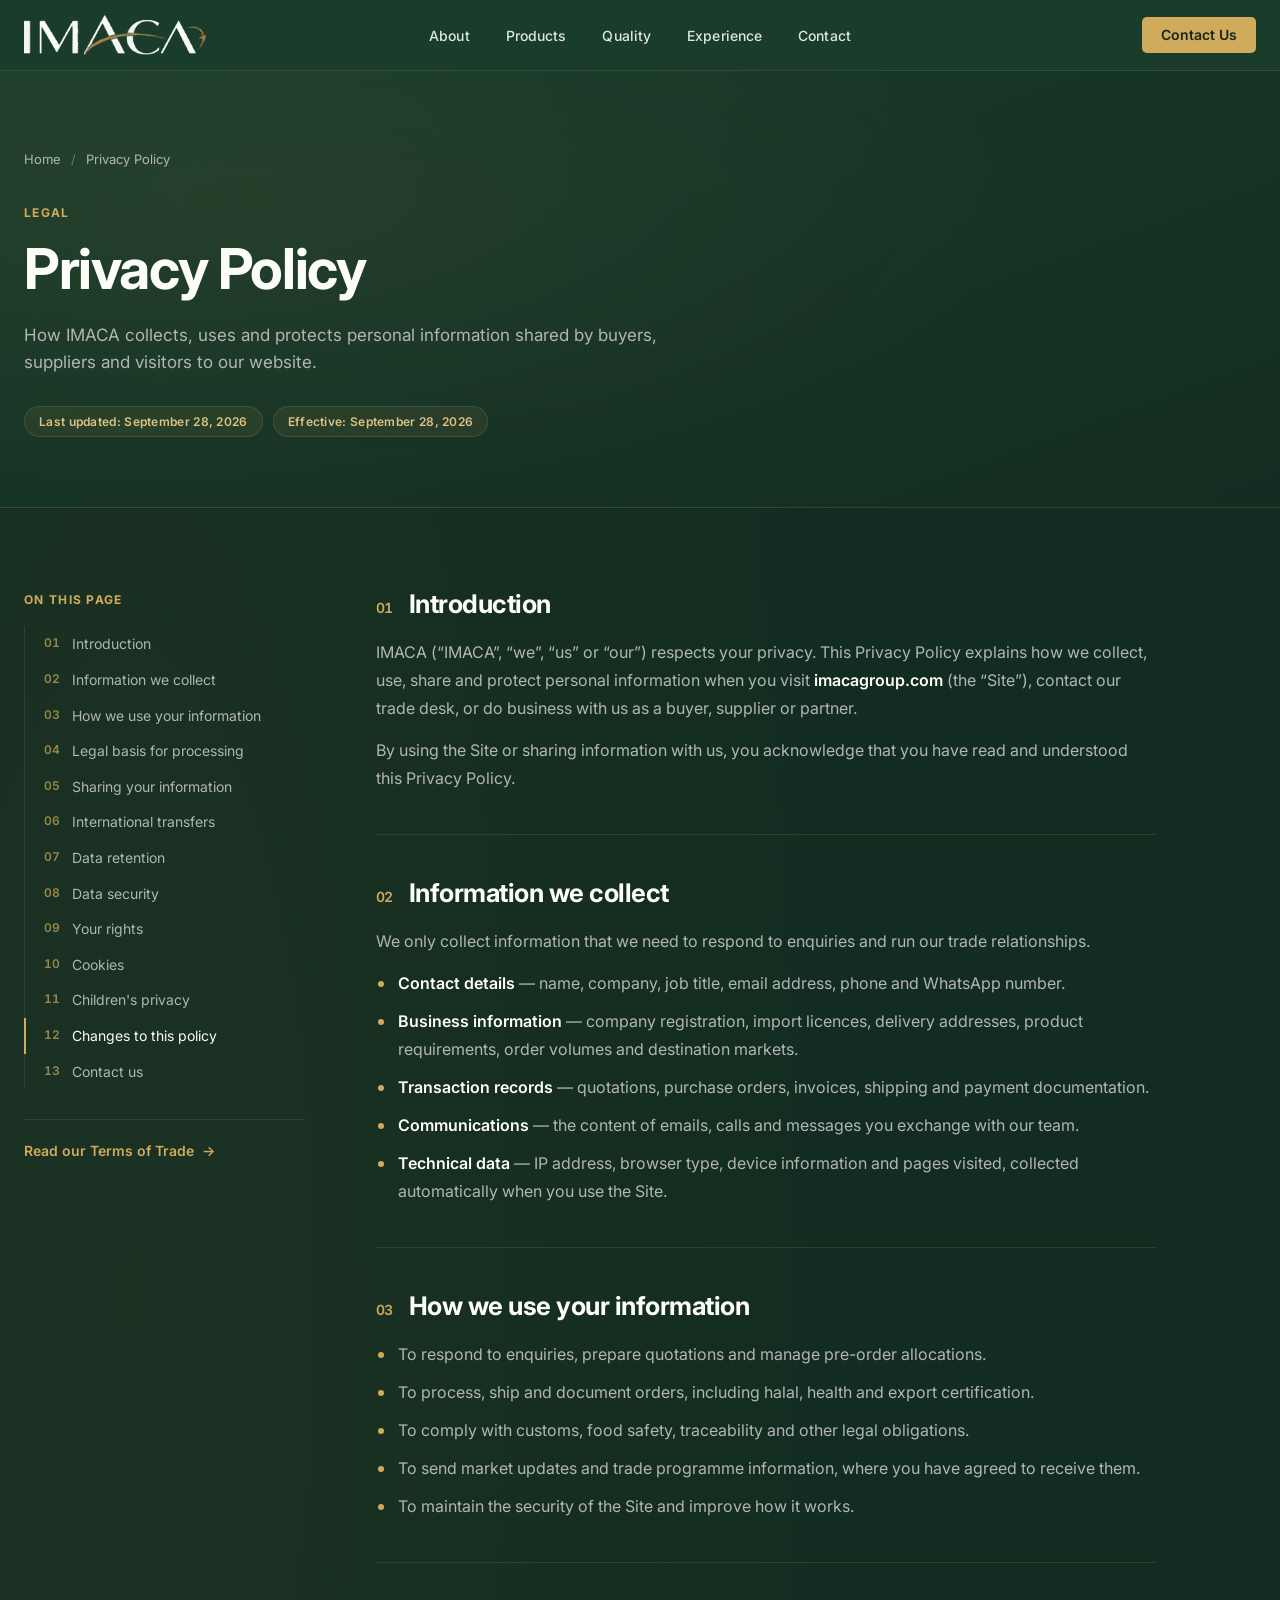
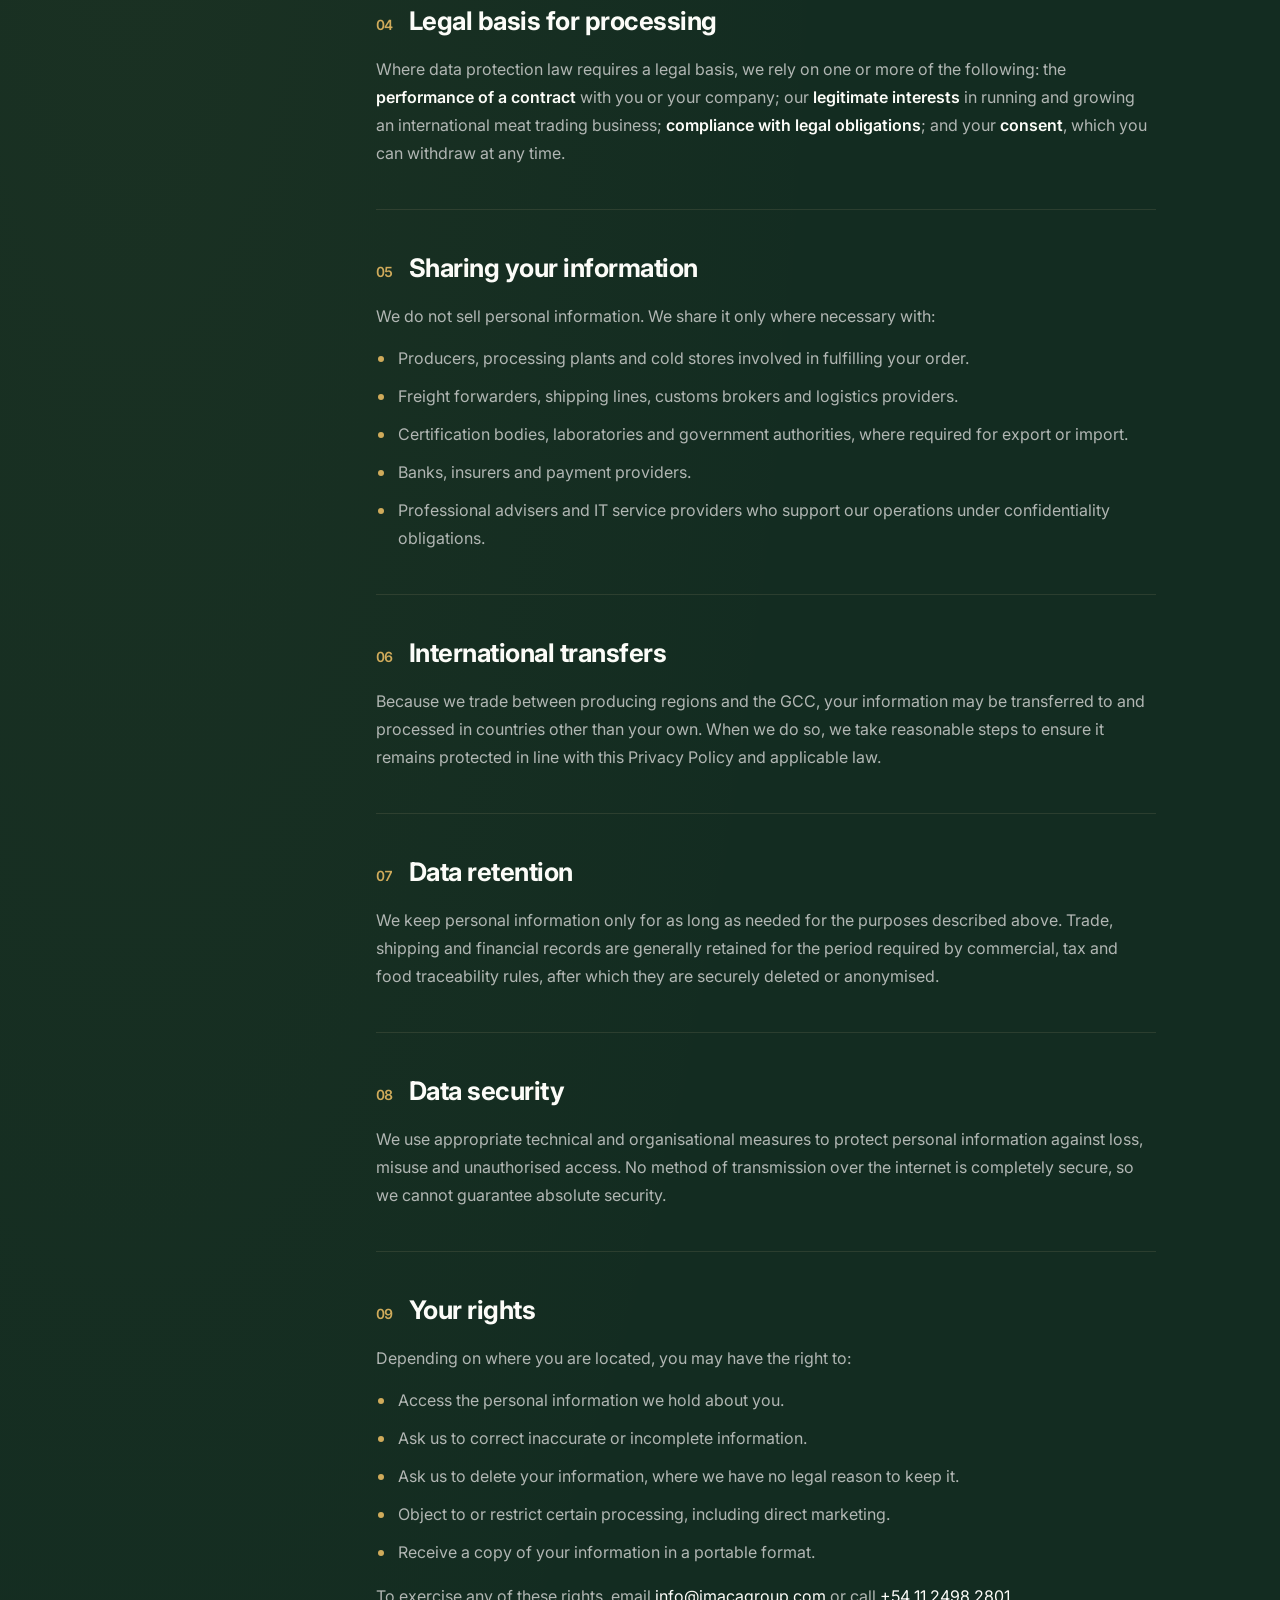
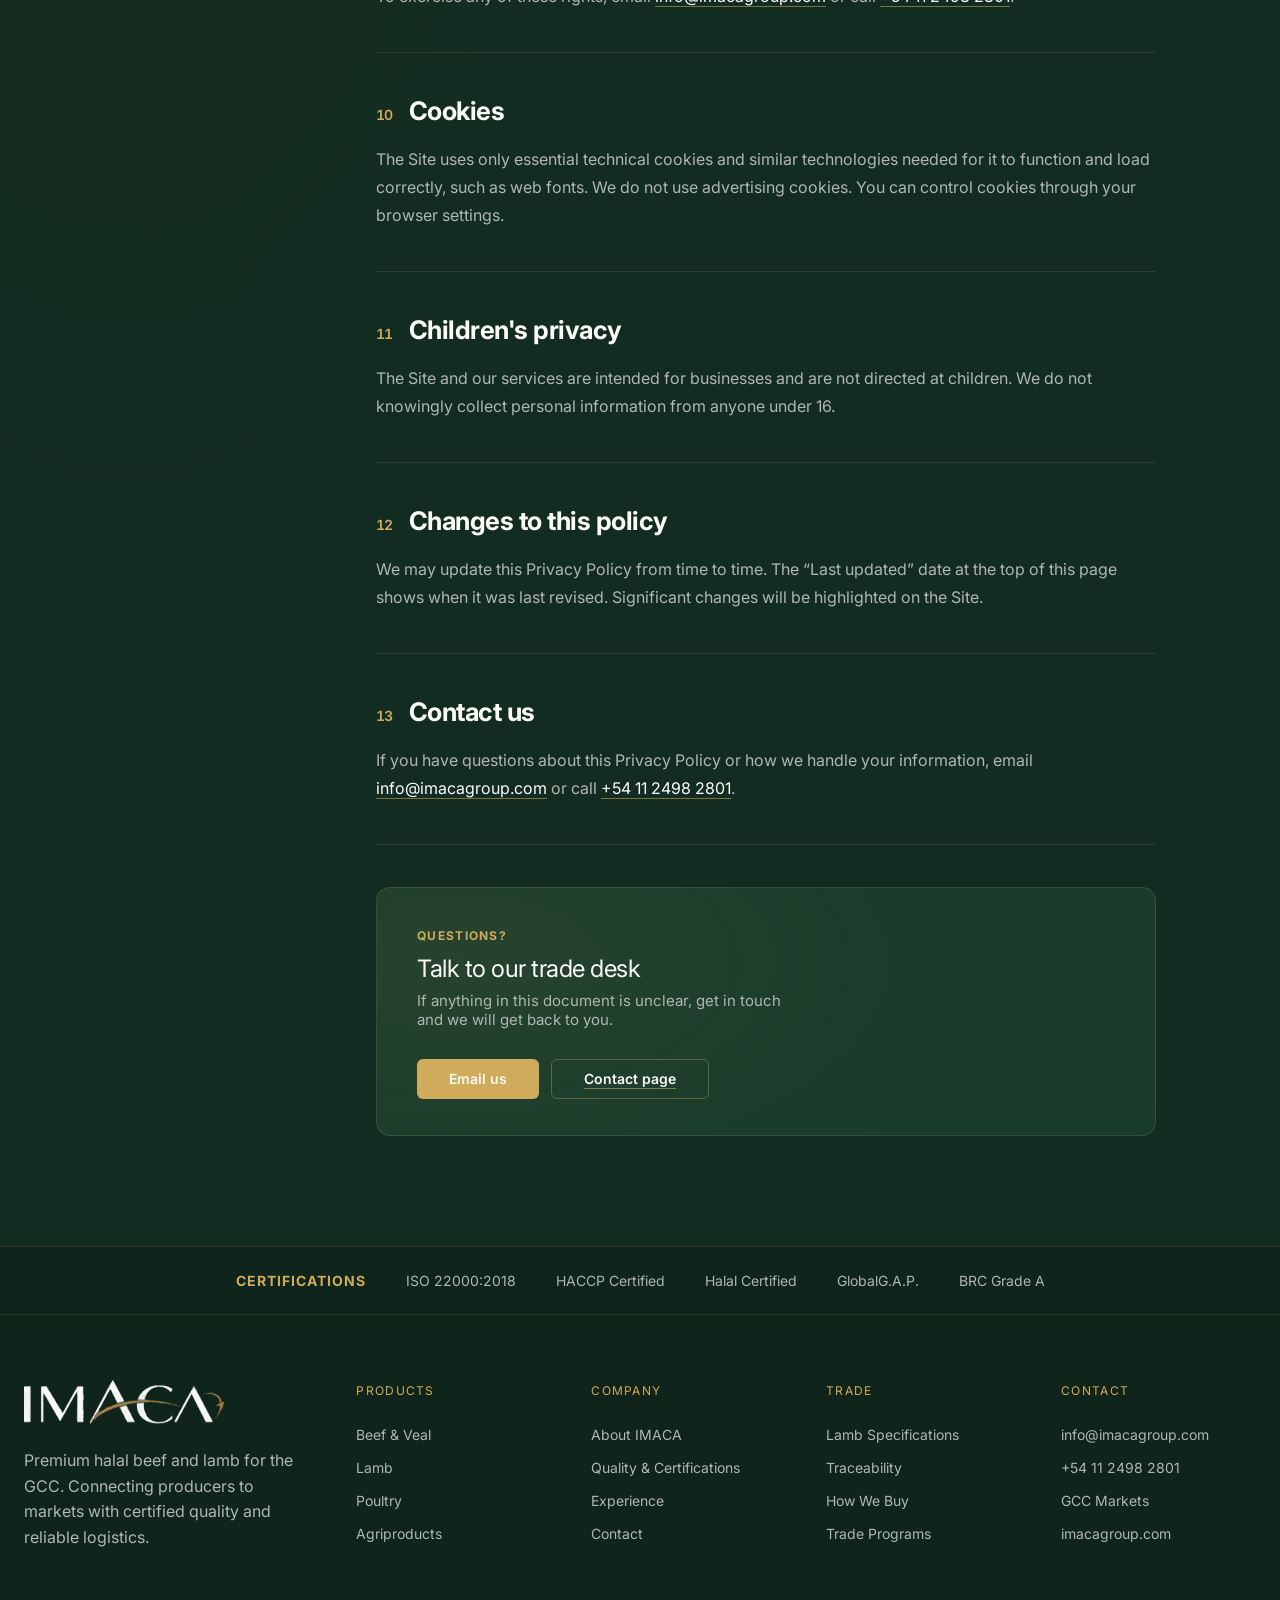
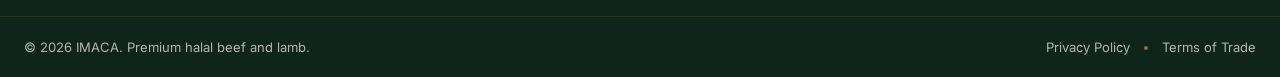
==== privacy.html @ 9a4f9ac6 "first commit" ====
<!doctype html>
<html lang="en">
<head>
  <meta charset="utf-8">
  <meta name="viewport" content="width=device-width, initial-scale=1">
  <title>Privacy Policy | IMACA</title>
  <meta name="description" content="How IMACA collects, uses and protects personal information shared by buyers, suppliers and visitors to our website.">
  <meta name="robots" content="index, follow">
  <link rel="icon" href="assets/favicon-32.png" type="image/png" sizes="32x32">
  <link rel="icon" href="assets/favicon-512.png" type="image/png" sizes="512x512">
  <link rel="apple-touch-icon" href="assets/apple-touch-icon.png">
  <link rel="preconnect" href="https://fonts.googleapis.com">
  <link rel="preconnect" href="https://fonts.gstatic.com" crossorigin>
  <link rel="stylesheet" href="https://fonts.googleapis.com/css2?family=Inter:wght@400;500;600;700;800&display=swap">
  <link rel="stylesheet" href="styles.css?v=7">
  <script src="script.js?v=7" defer></script>
</head>
<body>
<main id="top">
  <header class="site-header" id="site-header">
    <div class="header-inner">
      <a class="brand" href="index.html" aria-label="IMACA, back to top"><img class="brand-logo" src="assets/imaca-logo.png" alt="IMACA" width="1017" height="224"></a>
      <nav class="nav-links" id="nav-links" aria-label="Main navigation">
        <a href="index.html#about">About</a>
        <a href="index.html#products">Products</a>
        <a href="index.html#quality">Quality</a>
        <a href="index.html#experience">Experience</a>
        <a href="index.html#contact">Contact</a>
      </nav>
      <a class="btn btn-gold header-action" href="index.html#contact">Contact Us</a>
      <button type="button" class="btn btn-ghost btn-icon menu-button" id="menu-button" aria-label="Open menu" aria-expanded="false" aria-controls="nav-links">
        <svg class="icon-menu" viewBox="0 0 24 24" fill="none" stroke="currentColor" stroke-width="2" stroke-linecap="round" stroke-linejoin="round" aria-hidden="true"><line x1="4" x2="20" y1="12" y2="12"/><line x1="4" x2="20" y1="6" y2="6"/><line x1="4" x2="20" y1="18" y2="18"/></svg>
        <svg class="icon-close" viewBox="0 0 24 24" fill="none" stroke="currentColor" stroke-width="2" stroke-linecap="round" stroke-linejoin="round" aria-hidden="true"><path d="M18 6 6 18"/><path d="m6 6 12 12"/></svg>
      </button>
    </div>
  </header>
  <section class="legal-hero tone-gradient">
    <div class="wrap">
      <nav class="legal-crumbs" aria-label="Breadcrumb"><a href="index.html">Home</a><span aria-hidden="true">/</span><span>Privacy Policy</span></nav>
      <span class="eyebrow">Legal</span>
      <h1 class="section-title">Privacy Policy</h1>
      <p class="body-copy legal-lead">How IMACA collects, uses and protects personal information shared by buyers, suppliers and visitors to our website.</p>
      <div class="legal-meta"><span>Last updated: September 28, 2026</span><span>Effective: September 28, 2026</span></div>
    </div>
  </section>

  <section class="legal-band tone-base">
    <div class="wrap legal-layout">
      <aside class="legal-toc" aria-label="On this page">
        <span class="eyebrow">On this page</span>
        <ol>
          <li><a href="#introduction"><span>01</span>Introduction</a></li>
          <li><a href="#information-we-collect"><span>02</span>Information we collect</a></li>
          <li><a href="#how-we-use-your-information"><span>03</span>How we use your information</a></li>
          <li><a href="#legal-basis-for-processing"><span>04</span>Legal basis for processing</a></li>
          <li><a href="#sharing-your-information"><span>05</span>Sharing your information</a></li>
          <li><a href="#international-transfers"><span>06</span>International transfers</a></li>
          <li><a href="#data-retention"><span>07</span>Data retention</a></li>
          <li><a href="#data-security"><span>08</span>Data security</a></li>
          <li><a href="#your-rights"><span>09</span>Your rights</a></li>
          <li><a href="#cookies"><span>10</span>Cookies</a></li>
          <li><a href="#children-s-privacy"><span>11</span>Children&#x27;s privacy</a></li>
          <li><a href="#changes-to-this-policy"><span>12</span>Changes to this policy</a></li>
          <li><a href="#contact-us"><span>13</span>Contact us</a></li>
        </ol>
        <a class="legal-switch" href="terms.html">Read our Terms of Trade <span aria-hidden="true">&rarr;</span></a>
      </aside>
      <article class="legal-content">
        <section class="legal-section" id="introduction">
          <h2><span class="legal-num">01</span>Introduction</h2>
          <p>IMACA (&ldquo;IMACA&rdquo;, &ldquo;we&rdquo;, &ldquo;us&rdquo; or &ldquo;our&rdquo;) respects your privacy. This Privacy Policy explains how we collect, use, share and protect personal information when you visit <strong>imacagroup.com</strong> (the &ldquo;Site&rdquo;), contact our trade desk, or do business with us as a buyer, supplier or partner.</p>
          <p>By using the Site or sharing information with us, you acknowledge that you have read and understood this Privacy Policy.</p>
        </section>
        <section class="legal-section" id="information-we-collect">
          <h2><span class="legal-num">02</span>Information we collect</h2>
          <p>We only collect information that we need to respond to enquiries and run our trade relationships.</p>
          <ul>
            <li><strong>Contact details</strong> &mdash; name, company, job title, email address, phone and WhatsApp number.</li>
            <li><strong>Business information</strong> &mdash; company registration, import licences, delivery addresses, product requirements, order volumes and destination markets.</li>
            <li><strong>Transaction records</strong> &mdash; quotations, purchase orders, invoices, shipping and payment documentation.</li>
            <li><strong>Communications</strong> &mdash; the content of emails, calls and messages you exchange with our team.</li>
            <li><strong>Technical data</strong> &mdash; IP address, browser type, device information and pages visited, collected automatically when you use the Site.</li>
          </ul>
        </section>
        <section class="legal-section" id="how-we-use-your-information">
          <h2><span class="legal-num">03</span>How we use your information</h2>
          <ul>
            <li>To respond to enquiries, prepare quotations and manage pre-order allocations.</li>
            <li>To process, ship and document orders, including halal, health and export certification.</li>
            <li>To comply with customs, food safety, traceability and other legal obligations.</li>
            <li>To send market updates and trade programme information, where you have agreed to receive them.</li>
            <li>To maintain the security of the Site and improve how it works.</li>
          </ul>
        </section>
        <section class="legal-section" id="legal-basis-for-processing">
          <h2><span class="legal-num">04</span>Legal basis for processing</h2>
          <p>Where data protection law requires a legal basis, we rely on one or more of the following: the <strong>performance of a contract</strong> with you or your company; our <strong>legitimate interests</strong> in running and growing an international meat trading business; <strong>compliance with legal obligations</strong>; and your <strong>consent</strong>, which you can withdraw at any time.</p>
        </section>
        <section class="legal-section" id="sharing-your-information">
          <h2><span class="legal-num">05</span>Sharing your information</h2>
          <p>We do not sell personal information. We share it only where necessary with:</p>
          <ul>
            <li>Producers, processing plants and cold stores involved in fulfilling your order.</li>
            <li>Freight forwarders, shipping lines, customs brokers and logistics providers.</li>
            <li>Certification bodies, laboratories and government authorities, where required for export or import.</li>
            <li>Banks, insurers and payment providers.</li>
            <li>Professional advisers and IT service providers who support our operations under confidentiality obligations.</li>
          </ul>
        </section>
        <section class="legal-section" id="international-transfers">
          <h2><span class="legal-num">06</span>International transfers</h2>
          <p>Because we trade between producing regions and the GCC, your information may be transferred to and processed in countries other than your own. When we do so, we take reasonable steps to ensure it remains protected in line with this Privacy Policy and applicable law.</p>
        </section>
        <section class="legal-section" id="data-retention">
          <h2><span class="legal-num">07</span>Data retention</h2>
          <p>We keep personal information only for as long as needed for the purposes described above. Trade, shipping and financial records are generally retained for the period required by commercial, tax and food traceability rules, after which they are securely deleted or anonymised.</p>
        </section>
        <section class="legal-section" id="data-security">
          <h2><span class="legal-num">08</span>Data security</h2>
          <p>We use appropriate technical and organisational measures to protect personal information against loss, misuse and unauthorised access. No method of transmission over the internet is completely secure, so we cannot guarantee absolute security.</p>
        </section>
        <section class="legal-section" id="your-rights">
          <h2><span class="legal-num">09</span>Your rights</h2>
          <p>Depending on where you are located, you may have the right to:</p>
          <ul>
            <li>Access the personal information we hold about you.</li>
            <li>Ask us to correct inaccurate or incomplete information.</li>
            <li>Ask us to delete your information, where we have no legal reason to keep it.</li>
            <li>Object to or restrict certain processing, including direct marketing.</li>
            <li>Receive a copy of your information in a portable format.</li>
          </ul>
          <p>To exercise any of these rights, email <a href="mailto:info@imacagroup.com">info@imacagroup.com</a> or call <a href="tel:+541124982801">+54 11 2498 2801</a>.</p>
        </section>
        <section class="legal-section" id="cookies">
          <h2><span class="legal-num">10</span>Cookies</h2>
          <p>The Site uses only essential technical cookies and similar technologies needed for it to function and load correctly, such as web fonts. We do not use advertising cookies. You can control cookies through your browser settings.</p>
        </section>
        <section class="legal-section" id="children-s-privacy">
          <h2><span class="legal-num">11</span>Children&#x27;s privacy</h2>
          <p>The Site and our services are intended for businesses and are not directed at children. We do not knowingly collect personal information from anyone under 16.</p>
        </section>
        <section class="legal-section" id="changes-to-this-policy">
          <h2><span class="legal-num">12</span>Changes to this policy</h2>
          <p>We may update this Privacy Policy from time to time. The &ldquo;Last updated&rdquo; date at the top of this page shows when it was last revised. Significant changes will be highlighted on the Site.</p>
        </section>
        <section class="legal-section" id="contact-us">
          <h2><span class="legal-num">13</span>Contact us</h2>
          <p>If you have questions about this Privacy Policy or how we handle your information, email <a href="mailto:info@imacagroup.com">info@imacagroup.com</a> or call <a href="tel:+541124982801">+54 11 2498 2801</a>.</p>
        </section>
        <div class="legal-contact">
          <div>
            <span class="eyebrow">Questions?</span>
            <h3>Talk to our trade desk</h3>
            <p>If anything in this document is unclear, get in touch and we will get back to you.</p>
          </div>
          <div class="legal-contact-actions">
            <a class="btn btn-gold btn-lg" href="mailto:info@imacagroup.com">Email us</a>
            <a class="btn btn-gold-outline btn-lg" href="index.html#contact">Contact page</a>
          </div>
        </div>
      </article>
    </div>
  </section>

  <div class="cert-strip"><strong>Certifications</strong><span>ISO 22000:2018</span><span>HACCP Certified</span><span>Halal Certified</span><span>GlobalG.A.P.</span><span>BRC Grade A</span></div>

  <footer class="site-footer">
    <div class="wrap footer-main">
      <div class="footer-brand">
        <a class="brand" href="index.html" aria-label="IMACA, back to top"><img class="brand-logo" src="assets/imaca-logo.png" alt="IMACA" width="1017" height="224"></a>
        <p>Premium halal beef and lamb for the GCC. Connecting producers to markets with certified quality and reliable logistics.</p>
      </div>
      <div class="footer-links"><h4>Products</h4><a href="index.html#products">Beef &amp; Veal</a><a href="index.html#products">Lamb</a><a href="index.html#products">Poultry</a><a href="index.html#products">Agriproducts</a></div>
      <div class="footer-links"><h4>Company</h4><a href="index.html#about">About IMACA</a><a href="index.html#quality">Quality &amp; Certifications</a><a href="index.html#experience">Experience</a><a href="index.html#contact">Contact</a></div>
      <div class="footer-links"><h4>Trade</h4><a href="index.html#products">Lamb Specifications</a><a href="index.html#traceability">Traceability</a><a href="index.html#experience">How We Buy</a><a href="index.html#programs">Trade Programs</a></div>
      <div class="footer-links"><h4>Contact</h4><a href="mailto:info@imacagroup.com">info@imacagroup.com</a><a href="tel:+541124982801">+54 11 2498 2801</a><a href="index.html#about">GCC Markets</a><a href="index.html">imacagroup.com</a></div>
    </div>
    <div class="footer-bottom"><div class="wrap footer-bottom-inner"><span>© 2026 IMACA. Premium halal beef and lamb.</span><nav class="footer-legal" aria-label="Legal"><a href="privacy.html">Privacy Policy</a><a href="terms.html">Terms of Trade</a></nav></div></div>
  </footer>
</main>
</body>
</html>
---- styles.css ----
:root {
  --background: #132c21;
  --foreground: oklch(0.99 0.005 100);
  --primary: oklch(0.758 0.108 85);
  --primary-foreground: oklch(0.25 0.03 155);
  --secondary: oklch(0.225 0.035 157);
  --secondary-foreground: oklch(0.99 0.005 100);
  --muted: oklch(0.28 0.035 157);
  --muted-foreground: oklch(0.77 0.007 160);
  --accent: #234c38;
  --accent-foreground: oklch(0.99 0.005 100);
  --border: oklch(0.76 0.07 85 / 0.16);
  --input: oklch(0.76 0.07 85 / 0.25);
  --ring: oklch(0.758 0.108 85);
  --card: oklch(0.24 0.036 156);
  --card-foreground: oklch(0.99 0.005 100);
  --green-deep: #0f241a;
  --green-panel: #1a3c2b;
  --green-mid: #214a36;
  --gold-soft: oklch(0.82 0.085 88);
  --line: oklch(0.75 0.055 86 / 0.14);
  --hero-shade: rgb(26 60 43 / 0.8);
  --hero-shade-edge: rgb(26 60 43 / 0.62);
  --photo-shade: rgb(26 60 43 / 0.18);
  --header-height: 70px;
  --font-heading: "Inter", Arial, sans-serif;
  --glow-gold: rgb(201 168 76 / 0.045);
  --glow-gold-strong: rgb(201 168 76 / 0.065);
  --font-body: "Inter", Arial, sans-serif;
}

*, ::before, ::after { box-sizing: border-box; border: 0 solid; }
h1, h2, h3, h4, p, ul { margin: 0; }
h1, h2, h3, h4 { font-size: inherit; font-weight: inherit; }
a { color: inherit; text-decoration: inherit; }
img, svg { display: block; }
img { max-width: 100%; }
button { font: inherit; color: inherit; background: transparent; cursor: pointer; }

.btn { display: inline-flex; align-items: center; justify-content: center; gap: 8px; height: 36px; padding: 8px 16px; white-space: nowrap; border-radius: 5px; font-size: 14px; line-height: 20px; font-weight: 600; cursor: pointer; transition: background-color .15s, color .15s; }
.btn:focus-visible { outline: none; box-shadow: 0 0 0 1px var(--ring); }
.btn svg { width: 16px; height: 16px; flex-shrink: 0; pointer-events: none; }
.btn-lg { height: 40px; padding-inline: 32px; border-radius: 6px; }
.btn-icon { width: 36px; padding: 0; border-radius: 6px; font-weight: 500; }
.btn-gold { background: var(--primary); color: var(--primary-foreground); }
.btn-gold:hover { background: color-mix(in oklab, var(--primary) 90%, transparent); }
.btn-gold-outline { border: 1px solid color-mix(in oklab, var(--primary) 35%, transparent); color: var(--primary); }
.btn-gold-outline:hover { background: color-mix(in oklab, var(--primary) 10%, transparent); }
.btn-light-outline { border: 1px solid color-mix(in oklab, var(--foreground) 30%, transparent); color: var(--foreground); }
.btn-light-outline:hover { background: color-mix(in oklab, var(--foreground) 10%, transparent); }
.btn-ghost:hover { background: var(--accent); color: var(--accent-foreground); }
.menu-button .icon-close, .menu-button.is-open .icon-menu { display: none; }
.menu-button.is-open .icon-close { display: block; }
html { scroll-behavior: smooth; }
body { margin: 0; background: var(--background); color: var(--foreground); font-family: var(--font-body); -webkit-font-smoothing: antialiased; }
h1, h2, h3, h4, .section-title, .stat-number, .feature-number, .tier-price, .btn, .nav-links a { font-family: var(--font-heading); }
button, a { -webkit-tap-highlight-color: transparent; }
section[id], footer[id] { scroll-margin-top: var(--header-height); }
::selection { background: var(--primary); color: var(--primary-foreground); }

.wrap { width: min(100% - 48px, 1450px); margin-inline: auto; }
.eyebrow { color: var(--primary); font-size: 12px; letter-spacing: 1.3px; text-transform: uppercase; font-weight: 700; }
h1, h2, h3 { letter-spacing: -0.02em; }
.section-title { margin: 16px 0 0; font-size: clamp(30px, 3.2vw, 42px); line-height: 1.12; font-weight: 700; letter-spacing: -0.025em; }
.body-copy { color: var(--muted-foreground); font-size: 17px; line-height: 1.6; }
.section-band { padding-block: 118px; }
.tone-base { background: radial-gradient(ellipse 75% 85% at 10% 20%, var(--glow-gold), transparent 75%), var(--background); }
.tone-panel { background: radial-gradient(ellipse 80% 90% at 15% 25%, var(--glow-gold), transparent 75%), var(--green-panel); }
.tone-mid { background: var(--green-mid); }
.tone-gradient { background: radial-gradient(ellipse 80% 90% at 20% 30%, var(--glow-gold-strong), transparent 75%), linear-gradient(160deg, var(--green-panel), var(--background)); }

.site-header { position: sticky; top: 0; z-index: 50; background: var(--green-panel); border-bottom: 1px solid var(--line); transition: box-shadow .25s; }
.site-header.scrolled { box-shadow: 0 8px 24px rgb(0 0 0 / 0.25); }
.header-inner { width: min(100% - 48px, 1450px); margin-inline: auto; height: var(--header-height); display: grid; grid-template-columns: 1fr auto 1fr; align-items: center; gap: 30px; }
.brand { display: inline-flex; align-items: center; justify-self: start; }
.brand-logo { height: 40px; width: auto; max-width: none; }
.footer-brand .brand-logo { height: 44px; }
.nav-links { display: flex; align-items: center; justify-content: center; gap: 36px; }
.nav-links a, .footer-links a { color: var(--foreground); text-decoration: none; transition: color .2s; }
.nav-links a { font-size: 14px; font-weight: 500; letter-spacing: 0.1px; color: color-mix(in oklab, var(--foreground) 88%, transparent); }
.footer-links a:hover { color: var(--primary); }
.nav-links a { position: relative; padding-block: 6px; }
.nav-links a::after { content: ""; position: absolute; left: 0; right: 0; bottom: 0; height: 2px; border-radius: 2px; background: var(--primary); transform: scaleX(0.01); transform-origin: left center; opacity: 0; transition: transform .45s cubic-bezier(.65, 0, .35, 1), opacity .3s ease; }
.nav-links a:hover::after, .nav-links a:focus-visible::after { transform: scaleX(1); opacity: 1; }
.nav-links a:focus-visible { outline: none; }
.header-action { min-width: 114px; justify-self: end; }
.menu-button { display: none !important; justify-self: end; }

.hero { min-height: calc(min(100svh, 920px) - var(--header-height)); position: relative; isolation: isolate; overflow: hidden; display: flex; flex-direction: column; background: var(--green-deep); }
.hero-image { position: absolute; inset: 0; width: 100%; height: 100%; object-fit: cover; object-position: center 40%; z-index: -2; opacity: 0.9; animation: hero-zoom 14s ease-out both; }
.hero::before { content: ""; position: absolute; inset: 0; z-index: -1; background: linear-gradient(90deg, var(--hero-shade-edge), var(--hero-shade) 55%, var(--hero-shade-edge)); }
@keyframes hero-zoom { from { transform: scale(1.12); } to { transform: scale(1); } }
.hero-center { flex: 1; display: flex; flex-direction: column; align-items: center; justify-content: center; text-align: center; padding: 70px 24px 110px; }
.scroll-mouse { position: absolute; left: 50%; bottom: 28px; width: 24px; height: 38px; margin-left: -12px; border: 2px solid color-mix(in oklab, var(--foreground) 55%, transparent); border-radius: 14px; animation: mouse-bounce 2s ease-in-out infinite; }
.scroll-mouse::before { content: ""; position: absolute; left: 50%; top: 7px; width: 4px; height: 8px; margin-left: -2px; border-radius: 2px; background: var(--primary); animation: mouse-wheel 2s ease-in-out infinite; }
@keyframes mouse-bounce { 0%, 100% { transform: translateY(0); } 50% { transform: translateY(8px); } }
@keyframes mouse-wheel { 0% { opacity: 1; transform: translateY(0); } 70% { opacity: 0; transform: translateY(10px); } 100% { opacity: 0; transform: translateY(0); } }
.hero-pill { display: inline-block; padding: 8px 17px; color: var(--gold-soft); background: color-mix(in oklab, var(--primary) 15%, transparent); border: 1px solid var(--border); border-radius: 30px; font-size: 12px; font-weight: 700; letter-spacing: 1.2px; text-transform: uppercase; }
.hero h1 { max-width: 1000px; font-size: clamp(40px, 5.6vw, 76px); line-height: 1.08; margin: 34px 0 22px; font-weight: 700; letter-spacing: -0.03em; }
.gold-rule { width: 90px; height: 2px; background: var(--primary); margin: 0 auto; }
.hero-copy { font-size: 18px; line-height: 1.6; max-width: 640px; margin: 30px auto 40px; color: color-mix(in oklab, var(--foreground) 82%, transparent); }
.hero-actions { display: flex; justify-content: center; flex-wrap: wrap; gap: 16px; }
.hero-actions .btn-lg { height: 54px; padding-inline: 32px; font-size: 15px; }
.hero-badges { display: flex; justify-content: center; flex-wrap: wrap; gap: 14px 26px; margin-top: 54px; font-size: 12px; color: var(--muted-foreground); }
.hero-badges span { display: inline-flex; align-items: center; gap: 8px; }
.hero-badges span::before { content: ""; width: 5px; height: 5px; border-radius: 50%; background: var(--primary); }

.stats { background: radial-gradient(ellipse 70% 120% at 15% 50%, var(--glow-gold), transparent 75%), #122a1f; border-top: 1px solid var(--line); padding: 48px 0 52px; }
.stats-grid { display: grid; grid-template-columns: repeat(4, 1fr); text-align: center; gap: 16px; }
.stat-number { display: block; color: var(--primary); font-size: clamp(38px, 3.5vw, 54px); font-weight: 700; line-height: 1; }
.stat-label { display: block; margin-top: 8px; color: var(--muted-foreground); font-size: 12px; font-weight: 700; letter-spacing: 1.5px; text-transform: uppercase; }
.about-top { display: grid; grid-template-columns: 1fr 1fr; gap: 8%; }
.about-text p { margin: 0 0 20px; }
.focus-grid { display: grid; grid-template-columns: repeat(3, 1fr); margin-top: 58px; border-top: 1px solid var(--line); }
.focus-item { padding: 34px 28px 0; min-height: 150px; border-left: 1px solid var(--line); }
.focus-item:first-child { padding-left: 0; border-left: 0; }
.focus-item h3 { font-size: 24px; margin: 10px 0 8px; }
.focus-item p { color: var(--muted-foreground); margin: 0; font-size: 16px; line-height: 1.4; }
.split-grid { display: grid; grid-template-columns: 1fr 1fr; gap: 7.5%; }
.split-intro .body-copy { max-width: 760px; margin-top: 24px; }
.detail-list { border-top: 1px solid var(--line); }
.detail-row { display: grid; grid-template-columns: 27% 1fr; gap: 20px; padding: 22px 0; border-bottom: 1px solid var(--line); }
.detail-row strong { font-size: 16px; font-weight: 600; line-height: 1.5; }
.detail-row p { font-size: 15px; line-height: 1.65; color: var(--muted-foreground); margin: 0; }
.specs-band { padding: 90px 0 95px; }
.specs-lead { max-width: 670px; margin: 22px 0 38px; font-size: 16px; }
.spec-table { border-radius: 12px; overflow: hidden; background: var(--green-panel); border: 1px solid var(--line); }
.spec-table-head, .spec-table-row { display: grid; grid-template-columns: 220px 1fr; gap: 20px; padding: 18px 24px; align-items: start; }
.spec-table-head { border-bottom: 1px solid var(--line); color: var(--primary); font-size: 11px; font-weight: 700; letter-spacing: 1.4px; text-transform: uppercase; }
.spec-table-row { font-size: 14px; border-top: 1px solid rgb(255 255 255 / 0.03); }
.spec-table-row strong { font-weight: 600; }
.trace-lead { margin: 22px 0 50px; font-size: 16px; }
.label-grid { display: grid; grid-template-columns: 1fr 1fr; column-gap: 48px; border-top: 1px solid var(--line); }
.label-grid p { margin: 0; padding: 17px 0; border-bottom: 1px solid var(--line); font-size: 14px; line-height: 1.5; color: var(--muted-foreground); }
.label-grid strong { color: var(--foreground); font-weight: 600; }
.spec-table-row:nth-child(even) { background: color-mix(in oklab, var(--green-panel) 80%, var(--green-mid)); }
.spec-table-row strong { font-weight: 700; }
.spec-table-row span { color: var(--muted-foreground); }
.spec-notes { margin-top: 42px; }
.spec-notes .detail-row { grid-template-columns: 185px 1fr; }
.feature-heading { text-align: center; margin-bottom: 55px; }
.feature-heading .section-title { margin-top: 14px; }
.feature-stack { width: min(100% - 48px, 1160px); margin: auto; display: grid; gap: 18px; }
.feature-row { display: grid; grid-template-columns: 1fr 1fr; min-height: 405px; background: var(--green-panel); overflow: hidden; border-radius: 12px; }
.feature-row.reverse .feature-media { order: 2; }
.feature-media { position: relative; overflow: hidden; aspect-ratio: 3 / 2; min-height: 100%; background: var(--green-deep); }
.feature-media::after { content: ""; position: absolute; inset: 0; background: var(--photo-shade); pointer-events: none; transition: background-color .6s; }
.feature-photo { position: absolute; inset: 0; width: 100%; height: 100%; object-fit: cover; opacity: 0.92; transition: transform 1.2s cubic-bezier(.2,.7,.2,1), opacity .6s; }
.feature-row:hover .feature-photo { transform: scale(1.06); opacity: 1; }
.feature-row:hover .feature-media::after { background: transparent; }
.feature-content { display: flex; flex-direction: column; justify-content: center; padding: 46px 50px; }
.feature-number { font-size: 46px; font-weight: 700; color: var(--primary); line-height: 1; }
.feature-label { margin: 8px 0 24px; color: var(--muted-foreground); font-size: 11px; font-weight: 700; letter-spacing: 1.4px; text-transform: uppercase; }
.feature-content h3 { font-size: 27px; line-height: 1.2; margin: 0 0 16px; }
.feature-content p { color: var(--muted-foreground); font-size: 16px; line-height: 1.55; margin: 0; }
.feature-foot { color: var(--primary); margin-top: 25px; font-size: 14px; }
.feature-foot::before { content: ""; display: inline-block; vertical-align: middle; width: 27px; height: 1px; background: var(--primary); margin-right: 10px; }
.programs { text-align: center; }
.programs .section-title { margin-top: 20px; }
.programs-subtitle { margin: 25px auto 65px; max-width: 570px; }
.tier-grid { width: min(100%, 1070px); margin: auto; display: grid; grid-template-columns: repeat(3, 1fr); gap: 25px; align-items: stretch; text-align: left; }
.tier { min-height: 480px; border: 1px solid var(--line); border-radius: 14px; padding: 33px 32px 31px; display: flex; flex-direction: column; background: linear-gradient(180deg, color-mix(in oklab, var(--green-deep) 70%, transparent), color-mix(in oklab, var(--green-panel) 60%, transparent)); }
.tier-featured { background: linear-gradient(180deg, var(--green-mid), color-mix(in oklab, var(--green-mid) 70%, var(--green-panel))); border-color: var(--primary); padding-top: 0; overflow: hidden; box-shadow: 0 0 0 1px color-mix(in oklab, var(--primary) 30%, transparent), 0 20px 60px -10px rgb(201 168 76 / 0.28); transform: translateY(-8px); }
.tier-ribbon { background: var(--primary); color: var(--primary-foreground); margin: 0 -32px 31px; padding: 9px; text-align: center; text-transform: uppercase; letter-spacing: 1px; font-weight: 700; font-size: 12px; }
.tier h3 { margin: 0 0 30px; font-size: 20px; }
.tier-price { font-size: 24px; font-weight: 700; margin-bottom: 4px; }
.tier-featured .tier-price { color: var(--primary); }
.tier-caption { font-size: 14px; color: var(--muted-foreground); margin: 0 0 20px; }
.tier ul { list-style: none; padding: 20px 0 0; margin: 0 0 25px; border-top: 1px solid var(--line); display: grid; gap: 15px; }
.tier li { color: color-mix(in oklab, var(--foreground) 85%, transparent); font-size: 15px; line-height: 1.45; display: flex; gap: 12px; align-items: flex-start; }
.tier li::before { content: "✓"; flex: 0 0 18px; height: 18px; margin-top: 1px; border-radius: 50%; display: grid; place-items: center; background: color-mix(in oklab, var(--primary) 22%, transparent); color: var(--primary); font-size: 10px; font-weight: 800; line-height: 1; }
.tier .tier-button { margin-top: auto; width: 100%; }
.contact-band { border-top: 1px solid var(--border); padding: 115px 0; background: radial-gradient(ellipse 80% 95% at 25% 40%, rgb(201 168 76 / 0.08), transparent 75%), radial-gradient(ellipse 60% 80% at 75% 45%, rgb(201 168 76 / 0.03), transparent 75%), linear-gradient(160deg, var(--green-panel), var(--green-deep)); }
.contact-grid { display: grid; grid-template-columns: 1fr 1fr; gap: 7%; }
.contact-grid .section-title { margin-bottom: 30px; }
.contact-detail { margin-bottom: 30px; }
.contact-detail span { display: block; text-transform: uppercase; color: var(--muted-foreground); letter-spacing: 1.4px; font-size: 12px; font-weight: 700; margin-bottom: 12px; }
.contact-detail a { color: var(--foreground); font-size: clamp(24px, 2.6vw, 34px); font-weight: 700; letter-spacing: -0.02em; text-decoration: underline; text-decoration-thickness: 1px; text-decoration-color: color-mix(in oklab, var(--primary) 45%, transparent); text-underline-offset: 7px; overflow-wrap: anywhere; transition: text-decoration-color .3s; }
.contact-detail a:hover { text-decoration-color: var(--primary); }
.cert-strip { display: flex; align-items: center; justify-content: center; gap: 40px; padding: 25px 24px; border-block: 1px solid var(--border); color: var(--muted-foreground); font-size: 14px; flex-wrap: wrap; }
.cert-strip strong { color: var(--primary); letter-spacing: 1px; text-transform: uppercase; }
.site-footer { background: var(--background); }
.footer-main { display: grid; grid-template-columns: 1.5fr repeat(4, 1fr); gap: 40px; padding-block: 65px; }
.footer-brand p { max-width: 270px; color: var(--muted-foreground); line-height: 1.6; margin-top: 20px; }
.footer-links { display: flex; flex-direction: column; align-items: flex-start; gap: 16px; }
.footer-links h4 { margin: 3px 0 12px; color: var(--primary); text-transform: uppercase; font-size: 12px; letter-spacing: 1.3px; }
.footer-links a { color: var(--muted-foreground); font-size: 14px; }
.footer-bottom { border-top: 1px solid var(--line); color: var(--muted-foreground); font-size: 13px; padding: 22px 0; }
.footer-bottom-inner { display: flex; justify-content: space-between; align-items: center; flex-wrap: wrap; gap: 12px 24px; }
.footer-legal { display: flex; align-items: center; gap: 14px; }
.footer-legal a + a::before { content: ""; display: inline-block; width: 4px; height: 4px; margin-right: 14px; vertical-align: middle; border-radius: 50%; background: color-mix(in oklab, var(--primary) 60%, transparent); }
.footer-legal a { color: var(--muted-foreground); transition: color .2s; }
.footer-legal a:hover { color: var(--primary); }
.contact-legal { margin: 8px 0 0; padding-top: 22px; border-top: 1px solid var(--line); max-width: 460px; color: var(--muted-foreground); font-size: 14px; line-height: 1.6; }
.contact-legal a, .legal-content a { color: var(--foreground); text-decoration: underline; text-decoration-thickness: 1px; text-decoration-color: color-mix(in oklab, var(--primary) 55%, transparent); text-underline-offset: 4px; transition: color .2s, text-decoration-color .2s; }
.contact-legal a:hover, .legal-content a:hover { color: var(--primary); text-decoration-color: var(--primary); }

.legal-hero { padding: 80px 0 70px; border-bottom: 1px solid var(--line); }
.legal-crumbs { display: flex; gap: 10px; margin-bottom: 34px; color: var(--muted-foreground); font-size: 13px; }
.legal-crumbs a { transition: color .2s; }
.legal-crumbs a:hover { color: var(--primary); }
.legal-crumbs span[aria-hidden] { opacity: .5; }
.legal-hero .section-title { font-size: clamp(36px, 4.4vw, 58px); }
.legal-lead { max-width: 680px; margin-top: 22px; }
.legal-meta { display: flex; flex-wrap: wrap; gap: 10px; margin-top: 30px; }
.legal-meta span { padding: 7px 14px; border: 1px solid var(--border); border-radius: 30px; background: color-mix(in oklab, var(--primary) 8%, transparent); color: var(--gold-soft); font-size: 12px; font-weight: 600; letter-spacing: .3px; }
.legal-band { padding: 80px 0 110px; }
.legal-layout { display: grid; grid-template-columns: 280px 1fr; gap: 72px; align-items: start; }
.legal-toc { position: sticky; top: calc(var(--header-height) + 32px); }
.legal-toc ol { list-style: none; margin: 18px 0 0; padding: 0; border-left: 1px solid var(--line); }
.legal-toc li a { display: flex; gap: 12px; padding: 8px 0 8px 18px; margin-left: -1px; border-left: 2px solid transparent; color: var(--muted-foreground); font-size: 14px; line-height: 1.4; transition: color .2s, border-color .3s; }
.legal-toc li a span { color: color-mix(in oklab, var(--primary) 70%, transparent); font-size: 12px; font-weight: 600; font-variant-numeric: tabular-nums; padding-top: 1px; }
.legal-toc li a:hover, .legal-toc li a.active { color: var(--foreground); border-left-color: var(--primary); }
.legal-switch { display: inline-flex; gap: 8px; margin-top: 30px; padding-top: 22px; border-top: 1px solid var(--line); width: 100%; color: var(--primary); font-size: 14px; font-weight: 600; }
.legal-switch span { transition: transform .3s; }
.legal-switch:hover span { transform: translateX(4px); }
.legal-content { max-width: 780px; }
.legal-section { padding: 0 0 42px; margin-bottom: 42px; border-bottom: 1px solid var(--line); scroll-margin-top: calc(var(--header-height) + 24px); }
.legal-section h2 { display: flex; align-items: baseline; gap: 16px; margin: 0 0 18px; font-size: clamp(22px, 2vw, 27px); font-weight: 700; line-height: 1.25; }
.legal-num { color: var(--primary); font-size: 14px; font-weight: 600; font-variant-numeric: tabular-nums; }
.legal-section p, .legal-section li { color: var(--muted-foreground); font-size: 16px; line-height: 1.75; }
.legal-section p { margin: 0 0 14px; }
.legal-section p:last-child { margin-bottom: 0; }
.legal-section strong { color: var(--foreground); font-weight: 600; }
.legal-section ul { list-style: none; margin: 4px 0 16px; padding: 0; display: grid; gap: 10px; }
.legal-section ul:last-child { margin-bottom: 0; }
.legal-section li { position: relative; padding-left: 22px; }
.legal-section li::before { content: ""; position: absolute; left: 2px; top: .72em; width: 6px; height: 6px; border-radius: 50%; background: var(--primary); }
.legal-contact { display: flex; justify-content: space-between; align-items: center; gap: 30px; flex-wrap: wrap; padding: 36px 40px; border: 1px solid var(--border); border-radius: 14px; background: radial-gradient(ellipse 80% 120% at 10% 30%, var(--glow-gold-strong), transparent 75%), var(--green-panel); }
.legal-contact h3 { margin: 10px 0 8px; font-size: 24px; }
.legal-contact p { margin: 0; color: var(--muted-foreground); font-size: 15px; max-width: 380px; }
.legal-contact-actions { display: flex; gap: 12px; flex-wrap: wrap; }
.site-footer { background: var(--green-deep); }
.cert-strip { background: var(--green-deep); }

@media (max-width: 1024px) {
  .section-band { padding-block: 90px; }
  .stats-grid { grid-template-columns: repeat(2, 1fr); row-gap: 40px; }
  .about-top, .split-grid, .contact-grid { grid-template-columns: 1fr; gap: 40px; }
  .detail-row { grid-template-columns: 22% 1fr; }
  .feature-row, .feature-row.reverse { grid-template-columns: 1fr; min-height: 0; }
  .feature-row.reverse .feature-media { order: 0; }
  .feature-media { aspect-ratio: 15 / 4; min-height: 0; }
  .feature-content { padding: 40px 42px 44px; }
  .legal-layout { grid-template-columns: 1fr; gap: 40px; }
  .legal-toc { position: static; }
  .legal-toc ol { columns: 2; column-gap: 30px; }
  .legal-toc li { break-inside: avoid; }
}

@media (max-width: 800px) {
  .wrap, .header-inner, .feature-stack { width: min(100% - 36px, 1450px); }
  .header-inner { grid-template-columns: 1fr auto; }
  .brand-logo { height: 34px; }
  .header-action { display: none !important; }
  .menu-button { display: inline-flex !important; }
  .nav-links { display: none; position: absolute; top: var(--header-height); left: 0; right: 0; margin: 0; background: var(--green-panel); padding: 22px 24px; flex-direction: column; align-items: stretch; z-index: 10; gap: 0; border-bottom: 1px solid var(--border); }
  .nav-links.open { display: flex; }
  .nav-links a { padding: 13px 0; font-size: 16px; align-self: flex-start; }
  .nav-links a::after { bottom: 8px; }
  .hero { min-height: 700px; }
  .hero-image { object-position: 30% center; }
  .hero-center { padding: 65px 20px 80px; }
  .hero h1 { font-size: clamp(40px, 8vw, 60px); }
  .hero-copy { font-size: 16px; }
  .hero-badges { gap: 9px 15px; margin-top: 42px; }
  .section-band { padding-block: 75px; }
  .about-top, .split-grid, .contact-grid { grid-template-columns: 1fr; gap: 38px; }
  .focus-grid { margin-top: 35px; }
  .focus-item { padding: 25px 14px 0; }
  .focus-item h3 { font-size: 18px; }
  .focus-item p { font-size: 14px; }
  .split-intro .body-copy { margin-top: 22px; }
  .tier-grid { gap: 12px; }
  .tier { padding: 25px 18px; }
  .tier-featured { padding-top: 0; }
  .tier-ribbon { margin-inline: -18px; }
  .footer-main { grid-template-columns: repeat(2, 1fr); }
  .footer-brand { grid-column: 1 / -1; }
}
@media (max-width: 600px) {
  .hero { min-height: calc(min(860px, 100svh) - var(--header-height)); }
  .hero h1 { font-size: 38px; }
  .hero-center { padding-top: 50px; padding-bottom: 90px; }
  .hero-badges { font-size: 11px; }
  .stats-grid { grid-template-columns: repeat(2, 1fr); row-gap: 28px; }
  .stat-number { font-size: 37px; }
  .stat-label { font-size: 10px; }
  .body-copy, .detail-row p { font-size: 16px; }
  .focus-grid { grid-template-columns: 1fr; }
  .focus-item { border-left: 0; border-bottom: 1px solid var(--line); padding: 20px 0; min-height: 0; }
  .focus-item:first-child { padding: 20px 0; }
  .detail-row { grid-template-columns: 1fr; gap: 8px; }
  .detail-row strong { font-size: 16px; }
  .spec-table-head, .spec-table-row { grid-template-columns: 105px 1fr; padding: 14px 12px; gap: 8px; font-size: 13px; }
  .spec-notes .detail-row { grid-template-columns: 1fr; }
  .feature-row, .feature-row.reverse { grid-template-columns: 1fr; }
  .feature-row.reverse .feature-media { order: 0; }
  .feature-media { aspect-ratio: 16 / 10; }
  .feature-content { padding: 33px 28px; }
  .label-grid { grid-template-columns: 1fr; }
  .legal-hero { padding: 50px 0 50px; }
  .legal-band { padding: 50px 0 80px; }
  .legal-toc ol { columns: 1; }
  .legal-contact { padding: 28px 24px; }
  .tier-featured { transform: none; }
  .footer-bottom-inner { flex-direction: column; align-items: flex-start; }
  .feature-number { font-size: 38px; }
  .tier-grid { grid-template-columns: 1fr; gap: 18px; max-width: 400px; }
  .tier { min-height: 0; padding: 28px; }
  .tier-featured { padding-top: 0; }
  .tier-ribbon { margin-inline: -28px; }
  .tier h3 { margin-bottom: 22px; }
  .tier ul { margin-bottom: 35px; }
  .contact-band { padding-block: 75px; }
  .cert-strip { gap: 15px 25px; }
  .footer-main { gap: 35px 20px; }
}
@media (prefers-reduced-motion: reduce) {
  html { scroll-behavior: auto; }
  .hero-image, .scroll-mouse, .scroll-mouse::before { animation: none; }
  .feature-photo, .nav-links a::after { transition: none; }
  .feature-row:hover .feature-photo { transform: none; }
}
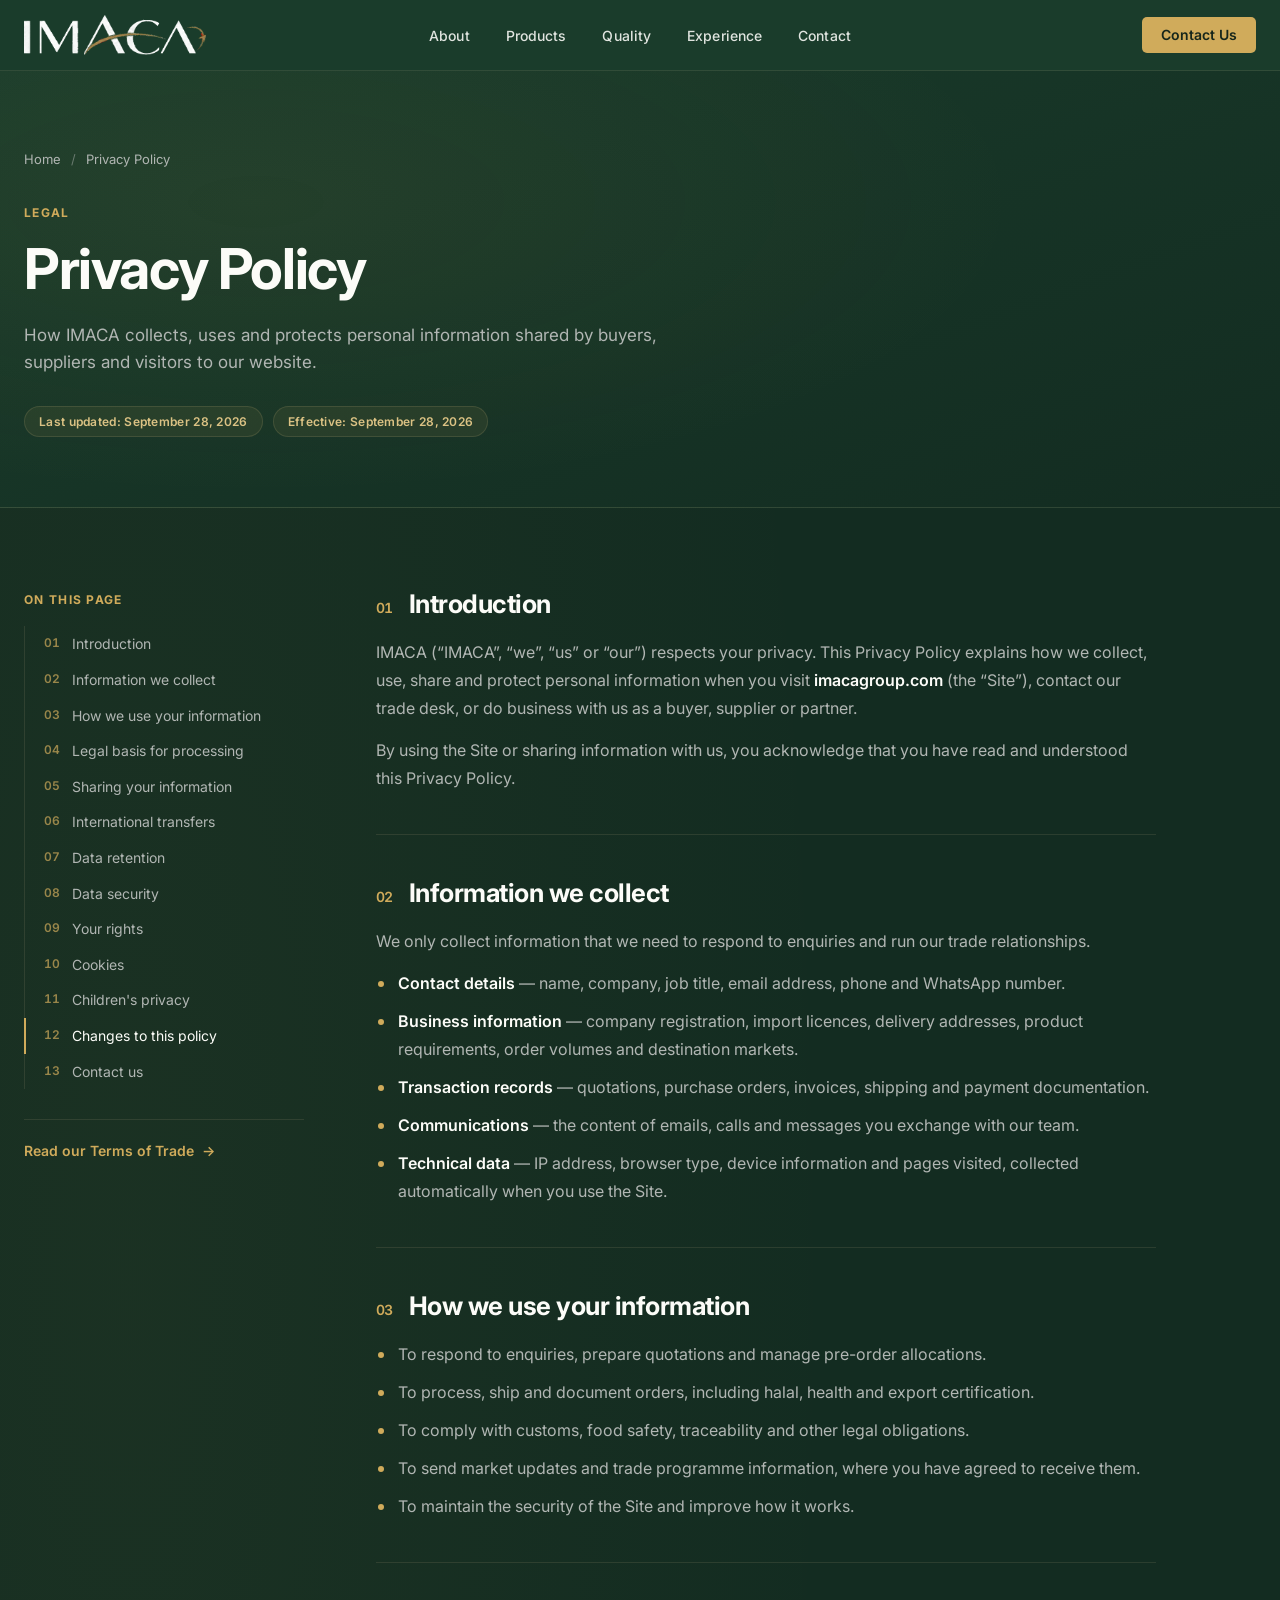
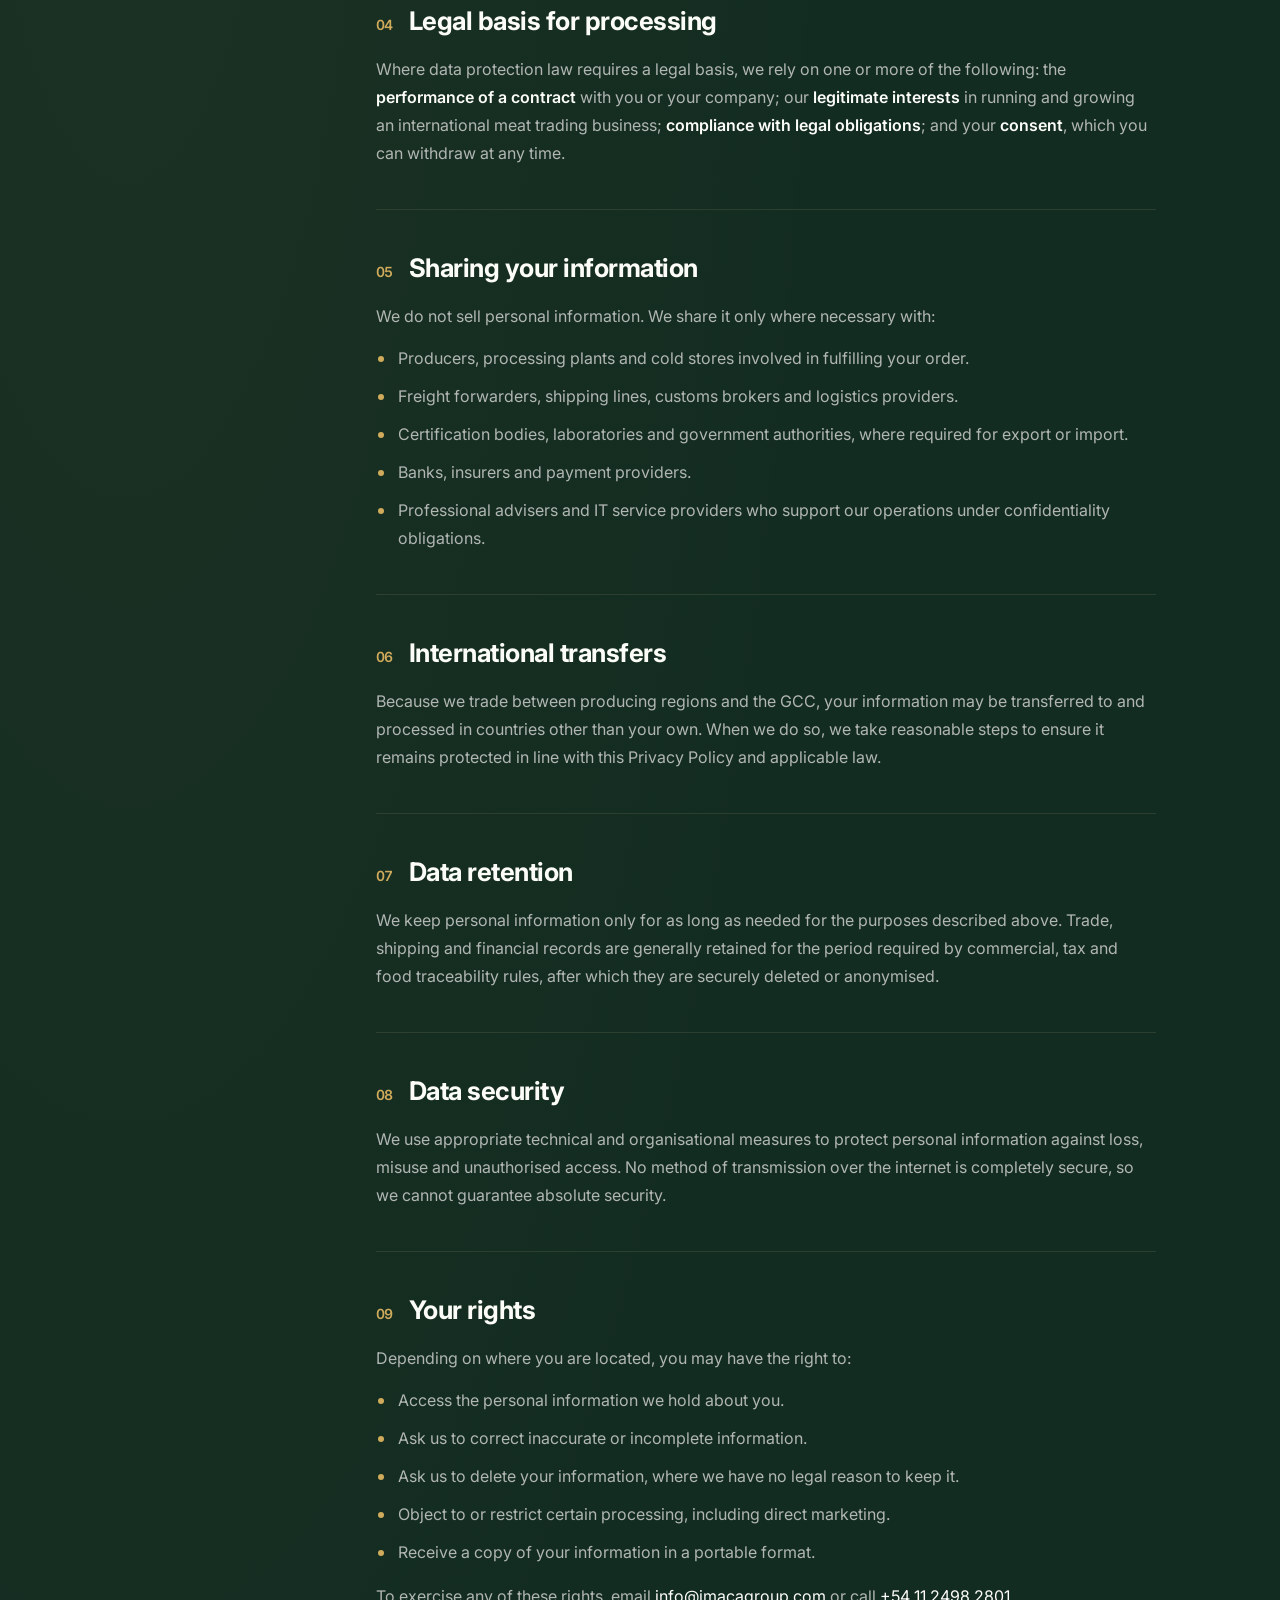
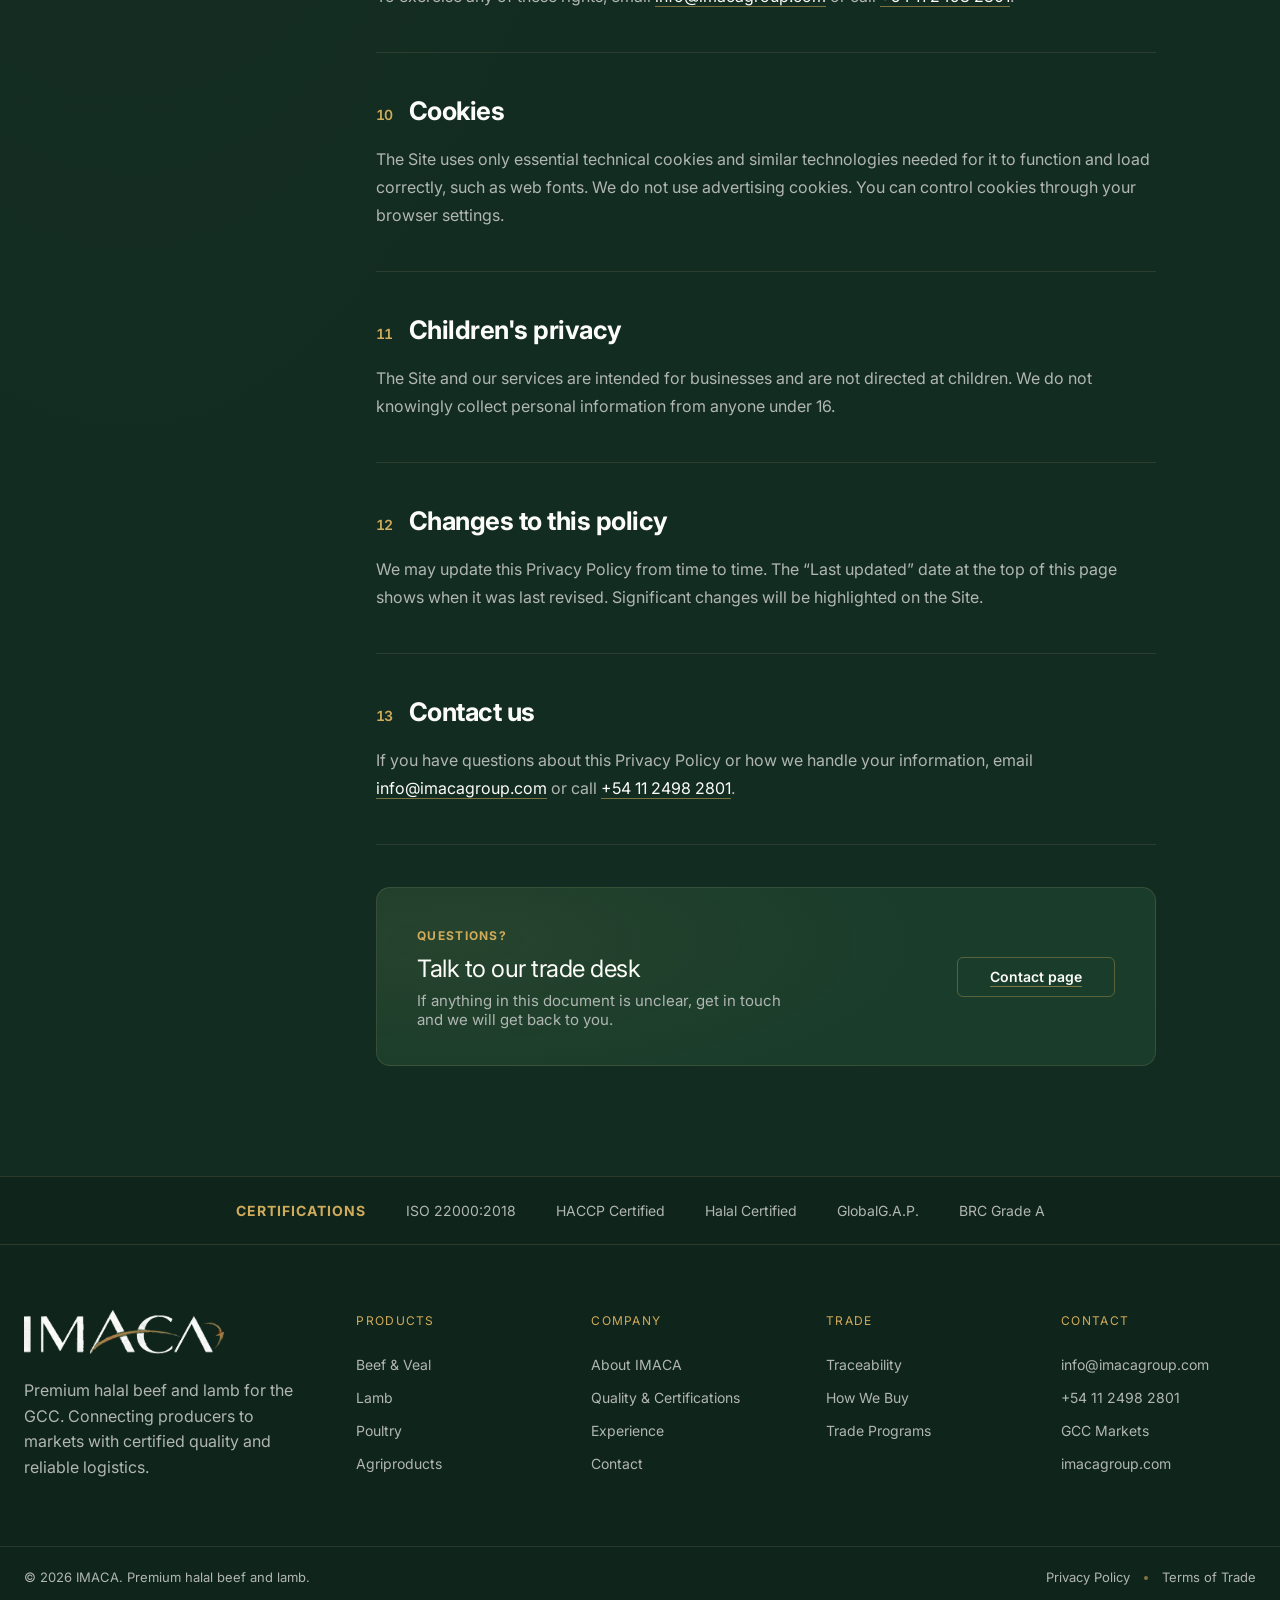
==== commit 7d3da419: "fix: specs" ====
--- a/privacy.html
+++ b/privacy.html
@@ -12,8 +12,9 @@
   <link rel="preconnect" href="https://fonts.googleapis.com">
   <link rel="preconnect" href="https://fonts.gstatic.com" crossorigin>
   <link rel="stylesheet" href="https://fonts.googleapis.com/css2?family=Inter:wght@400;500;600;700;800&display=swap">
-  <link rel="stylesheet" href="styles.css?v=7">
-  <script src="script.js?v=7" defer></script>
+  <script>document.documentElement.classList.add("js-reveal")</script>
+  <link rel="stylesheet" href="styles.css?v=9">
+  <script src="script.js?v=9" defer></script>
 </head>
 <body>
 <main id="top">
@@ -154,7 +155,6 @@
             <p>If anything in this document is unclear, get in touch and we will get back to you.</p>
           </div>
           <div class="legal-contact-actions">
-            <a class="btn btn-gold btn-lg" href="mailto:info@imacagroup.com">Email us</a>
             <a class="btn btn-gold-outline btn-lg" href="index.html#contact">Contact page</a>
           </div>
         </div>
@@ -172,7 +172,7 @@
       </div>
       <div class="footer-links"><h4>Products</h4><a href="index.html#products">Beef &amp; Veal</a><a href="index.html#products">Lamb</a><a href="index.html#products">Poultry</a><a href="index.html#products">Agriproducts</a></div>
       <div class="footer-links"><h4>Company</h4><a href="index.html#about">About IMACA</a><a href="index.html#quality">Quality &amp; Certifications</a><a href="index.html#experience">Experience</a><a href="index.html#contact">Contact</a></div>
-      <div class="footer-links"><h4>Trade</h4><a href="index.html#products">Lamb Specifications</a><a href="index.html#traceability">Traceability</a><a href="index.html#experience">How We Buy</a><a href="index.html#programs">Trade Programs</a></div>
+      <div class="footer-links"><h4>Trade</h4><!-- <a href="index.html#products">Lamb Specifications</a> --><a href="index.html#traceability">Traceability</a><a href="index.html#experience">How We Buy</a><a href="index.html#programs">Trade Programs</a></div>
       <div class="footer-links"><h4>Contact</h4><a href="mailto:info@imacagroup.com">info@imacagroup.com</a><a href="tel:+541124982801">+54 11 2498 2801</a><a href="index.html#about">GCC Markets</a><a href="index.html">imacagroup.com</a></div>
     </div>
     <div class="footer-bottom"><div class="wrap footer-bottom-inner"><span>© 2026 IMACA. Premium halal beef and lamb.</span><nav class="footer-legal" aria-label="Legal"><a href="privacy.html">Privacy Policy</a><a href="terms.html">Terms of Trade</a></nav></div></div>
--- a/styles.css
+++ b/styles.css
@@ -23,6 +23,7 @@
   --hero-shade-edge: rgb(26 60 43 / 0.62);
   --photo-shade: rgb(26 60 43 / 0.18);
   --header-height: 70px;
+  --ease-out-soft: cubic-bezier(.22, 1, .36, 1);
   --font-heading: "Inter", Arial, sans-serif;
   --glow-gold: rgb(201 168 76 / 0.045);
   --glow-gold-strong: rgb(201 168 76 / 0.065);
@@ -59,6 +60,8 @@
 ::selection { background: var(--primary); color: var(--primary-foreground); }
 
 .wrap { width: min(100% - 48px, 1450px); margin-inline: auto; }
+.wrap-narrow { width: min(100% - 48px, 1180px); }
+@media (min-width: 1100px) { .wrap-narrow { width: min(100% - 160px, 1180px); } }
 .eyebrow { color: var(--primary); font-size: 12px; letter-spacing: 1.3px; text-transform: uppercase; font-weight: 700; }
 h1, h2, h3 { letter-spacing: -0.02em; }
 .section-title { margin: 16px 0 0; font-size: clamp(30px, 3.2vw, 42px); line-height: 1.12; font-weight: 700; letter-spacing: -0.025em; }
@@ -316,9 +319,28 @@
   .cert-strip { gap: 15px 25px; }
   .footer-main { gap: 35px 20px; }
 }
+.js-reveal .reveal { opacity: 0; transform: translate3d(0, 32px, 0); transition: opacity 1s var(--ease-out-soft), transform 1s var(--ease-out-soft); }
+.js-reveal .reveal.is-visible { opacity: 1; transform: none; }
+.js-reveal .tier-featured.reveal { transform: translate3d(0, 24px, 0); }
+.js-reveal .tier-featured.reveal.is-visible { transform: translateY(-8px); }
+
+.site-header { animation: fade-down .9s var(--ease-out-soft) both; }
+.hero-center > * { animation: fade-up 1.1s var(--ease-out-soft) both; }
+.hero-center > :nth-child(1) { animation-delay: .15s; }
+.hero-center > :nth-child(2) { animation-delay: .3s; }
+.hero-center > .gold-rule { animation: rule-grow 1.1s var(--ease-out-soft) .55s both; }
+.hero-center > :nth-child(4) { animation-delay: .65s; }
+.hero-center > :nth-child(5) { animation-delay: .8s; }
+.hero-center > :nth-child(6) { animation-delay: .95s; }
+.scroll-mouse { animation: mouse-appear .9s var(--ease-out-soft) 1.35s both, mouse-bounce 2s ease-in-out 2.25s infinite; }
+@keyframes fade-up { from { opacity: 0; transform: translate3d(0, 28px, 0); } to { opacity: 1; transform: none; } }
+@keyframes fade-down { from { opacity: 0; transform: translate3d(0, -14px, 0); } to { opacity: 1; transform: none; } }
+@keyframes rule-grow { from { opacity: 0; transform: scaleX(0); } to { opacity: 1; transform: scaleX(1); } }
+@keyframes mouse-appear { from { opacity: 0; transform: translateY(-10px); } to { opacity: 1; transform: none; } }
+
 @media (prefers-reduced-motion: reduce) {
   html { scroll-behavior: auto; }
-  .hero-image, .scroll-mouse, .scroll-mouse::before { animation: none; }
+  .hero-image, .scroll-mouse, .scroll-mouse::before, .site-header, .hero-center > *, .hero-center > .gold-rule { animation: none; }
   .feature-photo, .nav-links a::after { transition: none; }
   .feature-row:hover .feature-photo { transform: none; }
 }
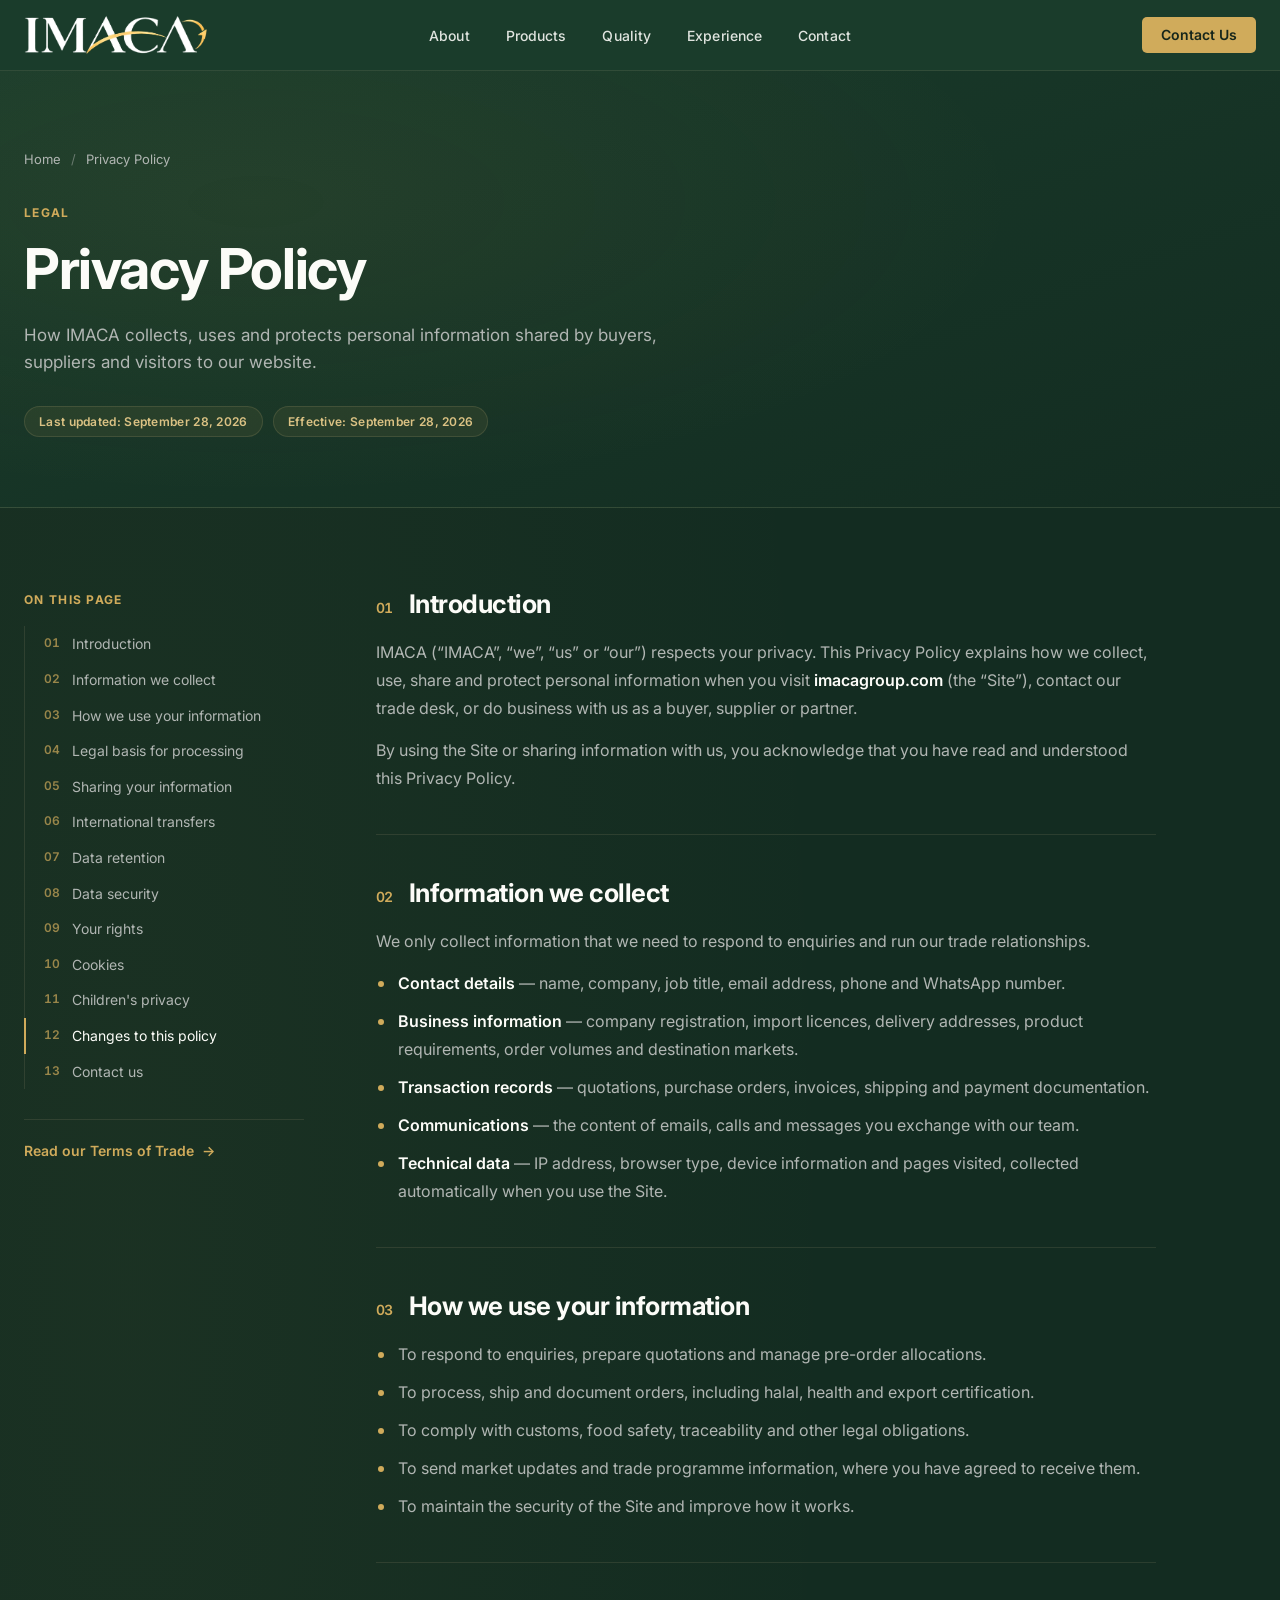
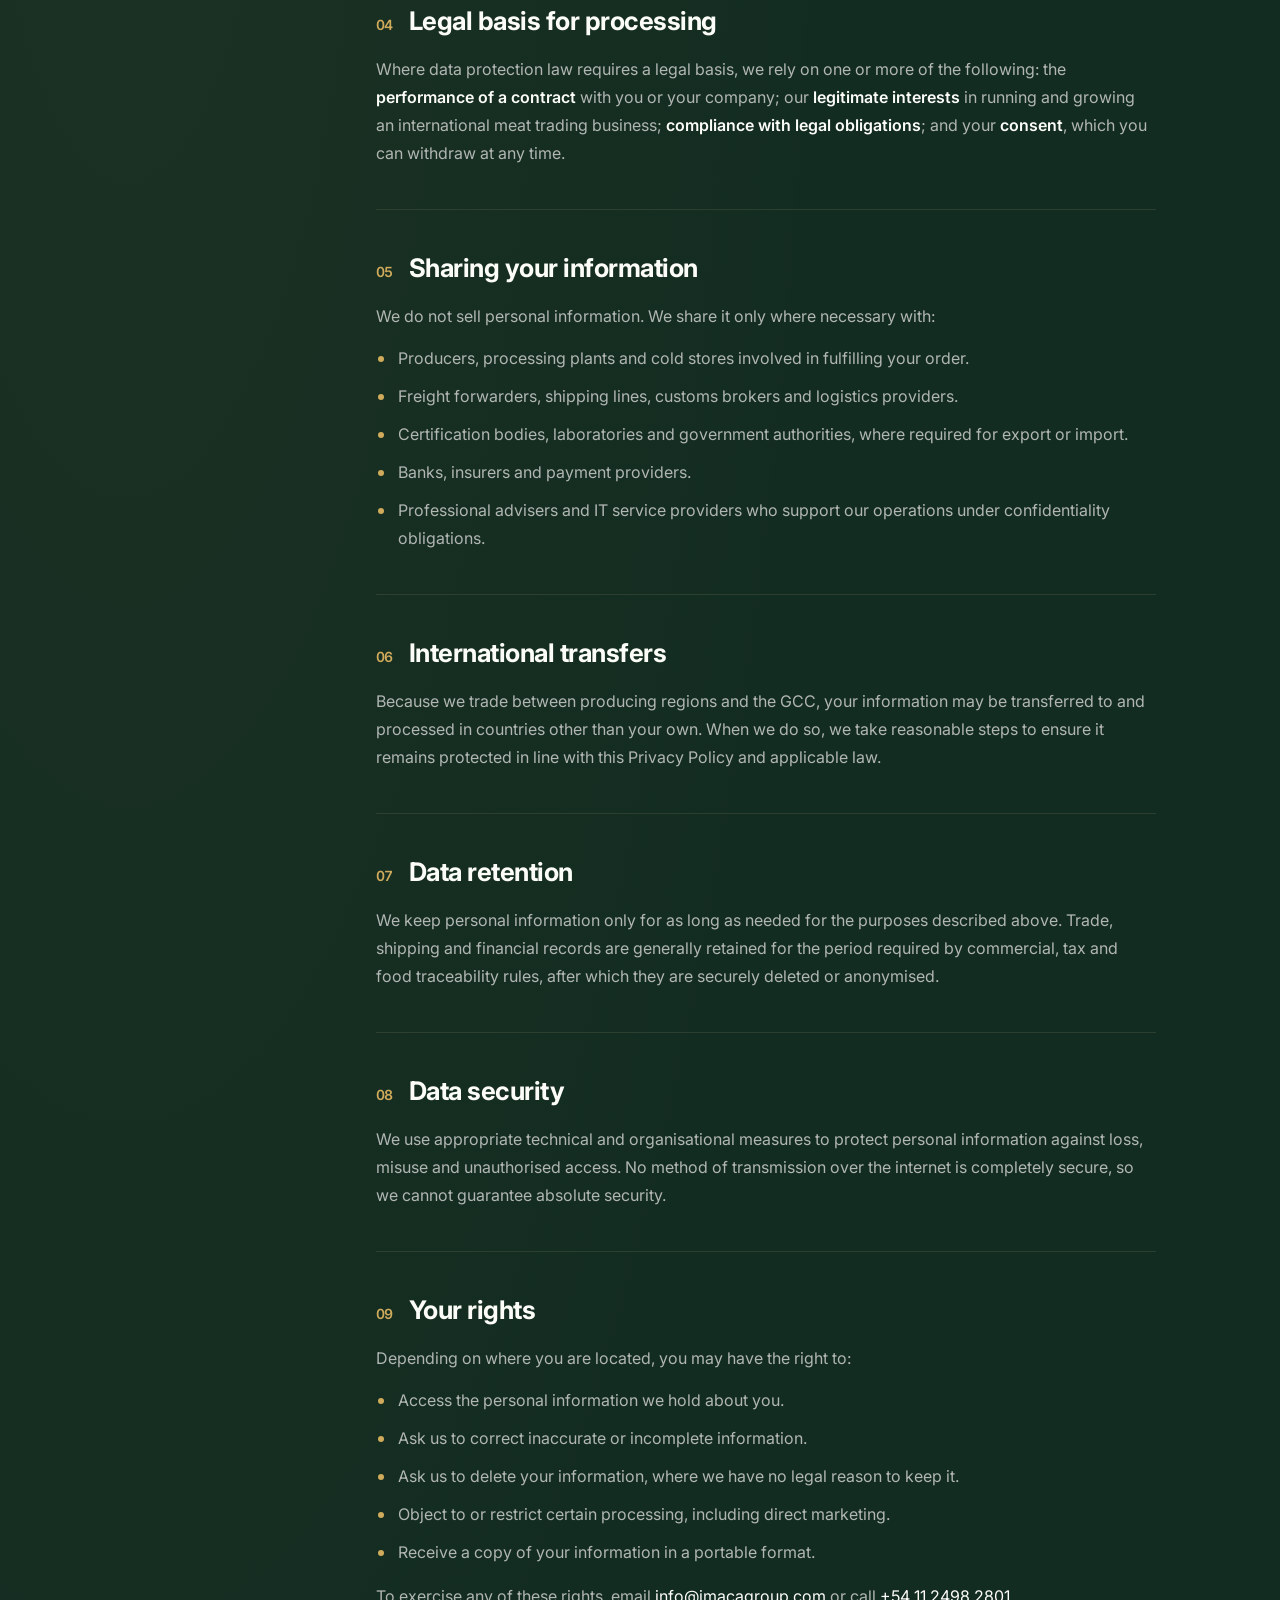
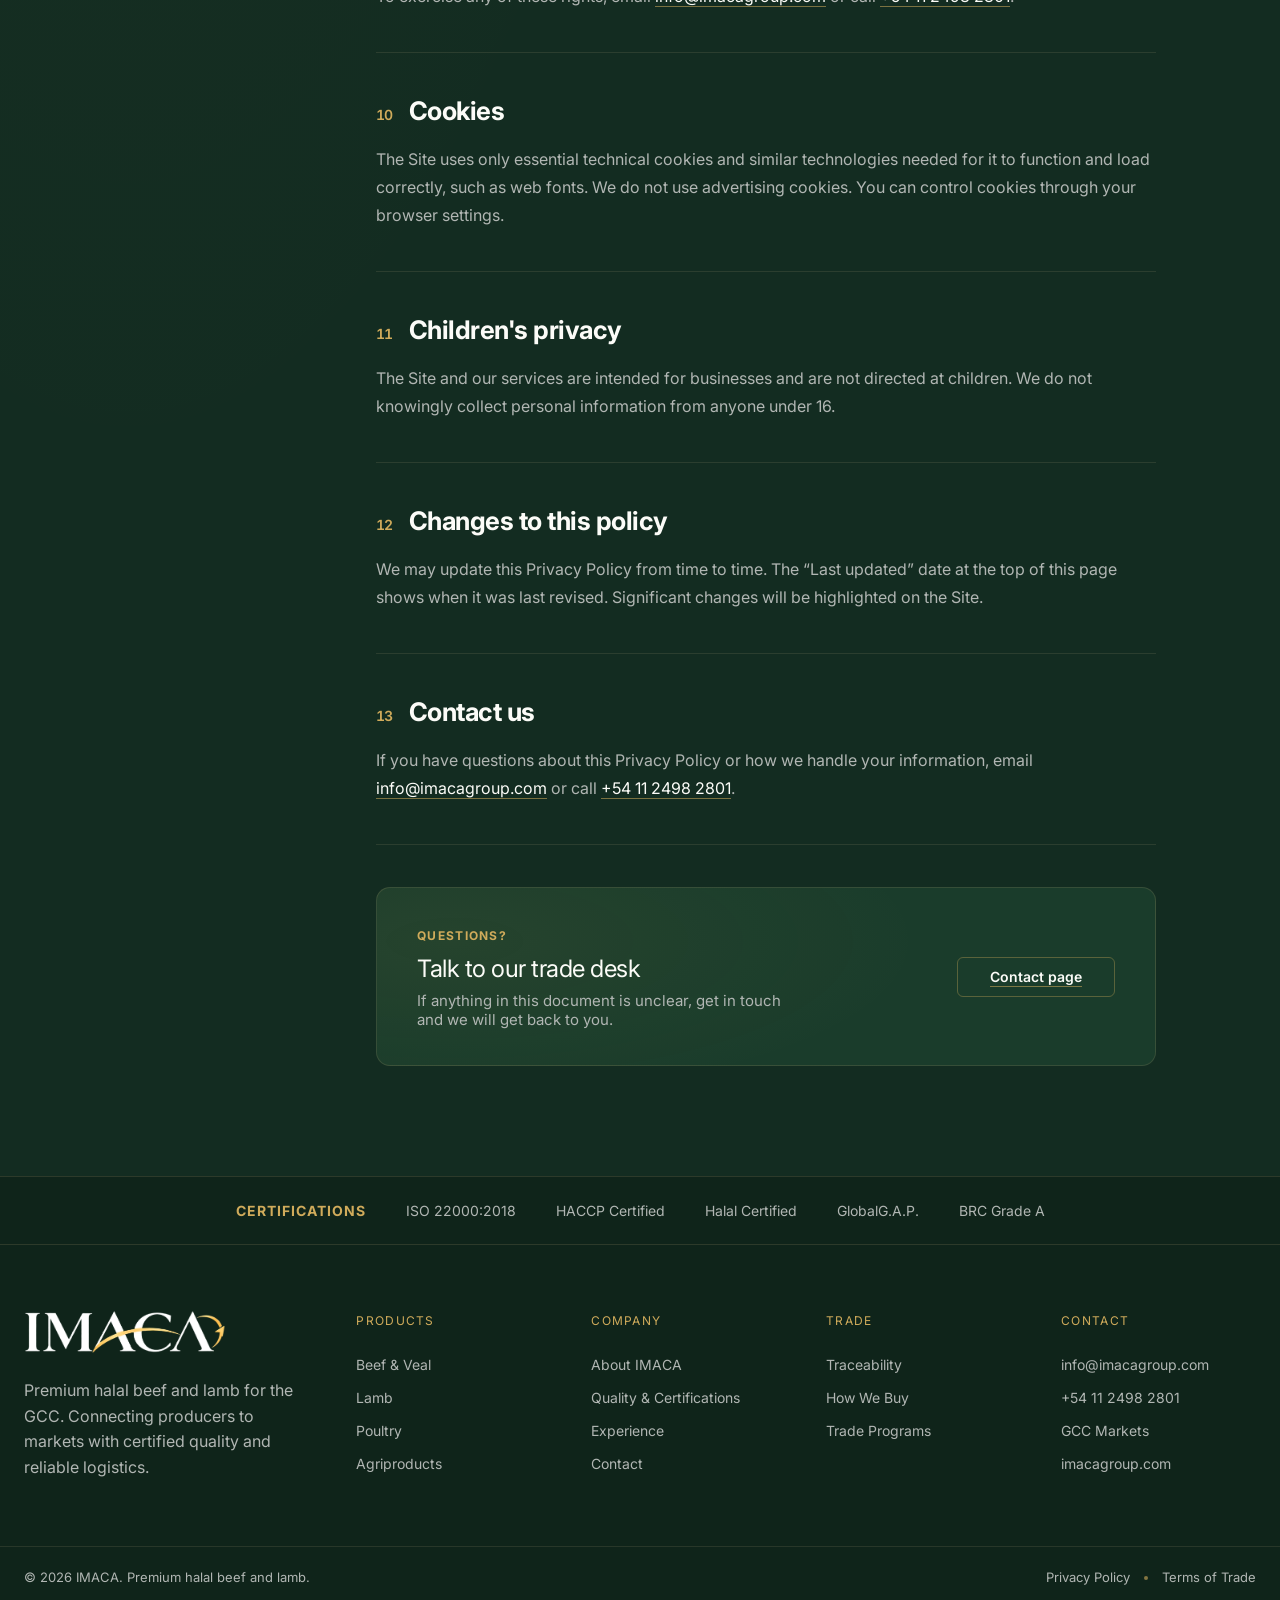
==== commit f6080100: "fix: logo" ====
--- a/privacy.html
+++ b/privacy.html
@@ -6,21 +6,21 @@
   <title>Privacy Policy | IMACA</title>
   <meta name="description" content="How IMACA collects, uses and protects personal information shared by buyers, suppliers and visitors to our website.">
   <meta name="robots" content="index, follow">
-  <link rel="icon" href="assets/favicon-32.png" type="image/png" sizes="32x32">
-  <link rel="icon" href="assets/favicon-512.png" type="image/png" sizes="512x512">
-  <link rel="apple-touch-icon" href="assets/apple-touch-icon.png">
+  <link rel="icon" href="assets/favicon-32.png?v=10" type="image/png" sizes="32x32">
+  <link rel="icon" href="assets/favicon-512.png?v=10" type="image/png" sizes="512x512">
+  <link rel="apple-touch-icon" href="assets/apple-touch-icon.png?v=10">
   <link rel="preconnect" href="https://fonts.googleapis.com">
   <link rel="preconnect" href="https://fonts.gstatic.com" crossorigin>
   <link rel="stylesheet" href="https://fonts.googleapis.com/css2?family=Inter:wght@400;500;600;700;800&display=swap">
   <script>document.documentElement.classList.add("js-reveal")</script>
-  <link rel="stylesheet" href="styles.css?v=9">
-  <script src="script.js?v=9" defer></script>
+  <link rel="stylesheet" href="styles.css?v=10">
+  <script src="script.js?v=10" defer></script>
 </head>
 <body>
 <main id="top">
   <header class="site-header" id="site-header">
     <div class="header-inner">
-      <a class="brand" href="index.html" aria-label="IMACA, back to top"><img class="brand-logo" src="assets/imaca-logo.png" alt="IMACA" width="1017" height="224"></a>
+      <a class="brand" href="index.html" aria-label="IMACA, back to top"><img class="brand-logo" src="assets/imaca-logo.png?v=10" alt="IMACA" width="1007" height="219"></a>
       <nav class="nav-links" id="nav-links" aria-label="Main navigation">
         <a href="index.html#about">About</a>
         <a href="index.html#products">Products</a>
@@ -167,7 +167,7 @@
   <footer class="site-footer">
     <div class="wrap footer-main">
       <div class="footer-brand">
-        <a class="brand" href="index.html" aria-label="IMACA, back to top"><img class="brand-logo" src="assets/imaca-logo.png" alt="IMACA" width="1017" height="224"></a>
+        <a class="brand" href="index.html" aria-label="IMACA, back to top"><img class="brand-logo" src="assets/imaca-logo.png?v=10" alt="IMACA" width="1007" height="219"></a>
         <p>Premium halal beef and lamb for the GCC. Connecting producers to markets with certified quality and reliable logistics.</p>
       </div>
       <div class="footer-links"><h4>Products</h4><a href="index.html#products">Beef &amp; Veal</a><a href="index.html#products">Lamb</a><a href="index.html#products">Poultry</a><a href="index.html#products">Agriproducts</a></div>
